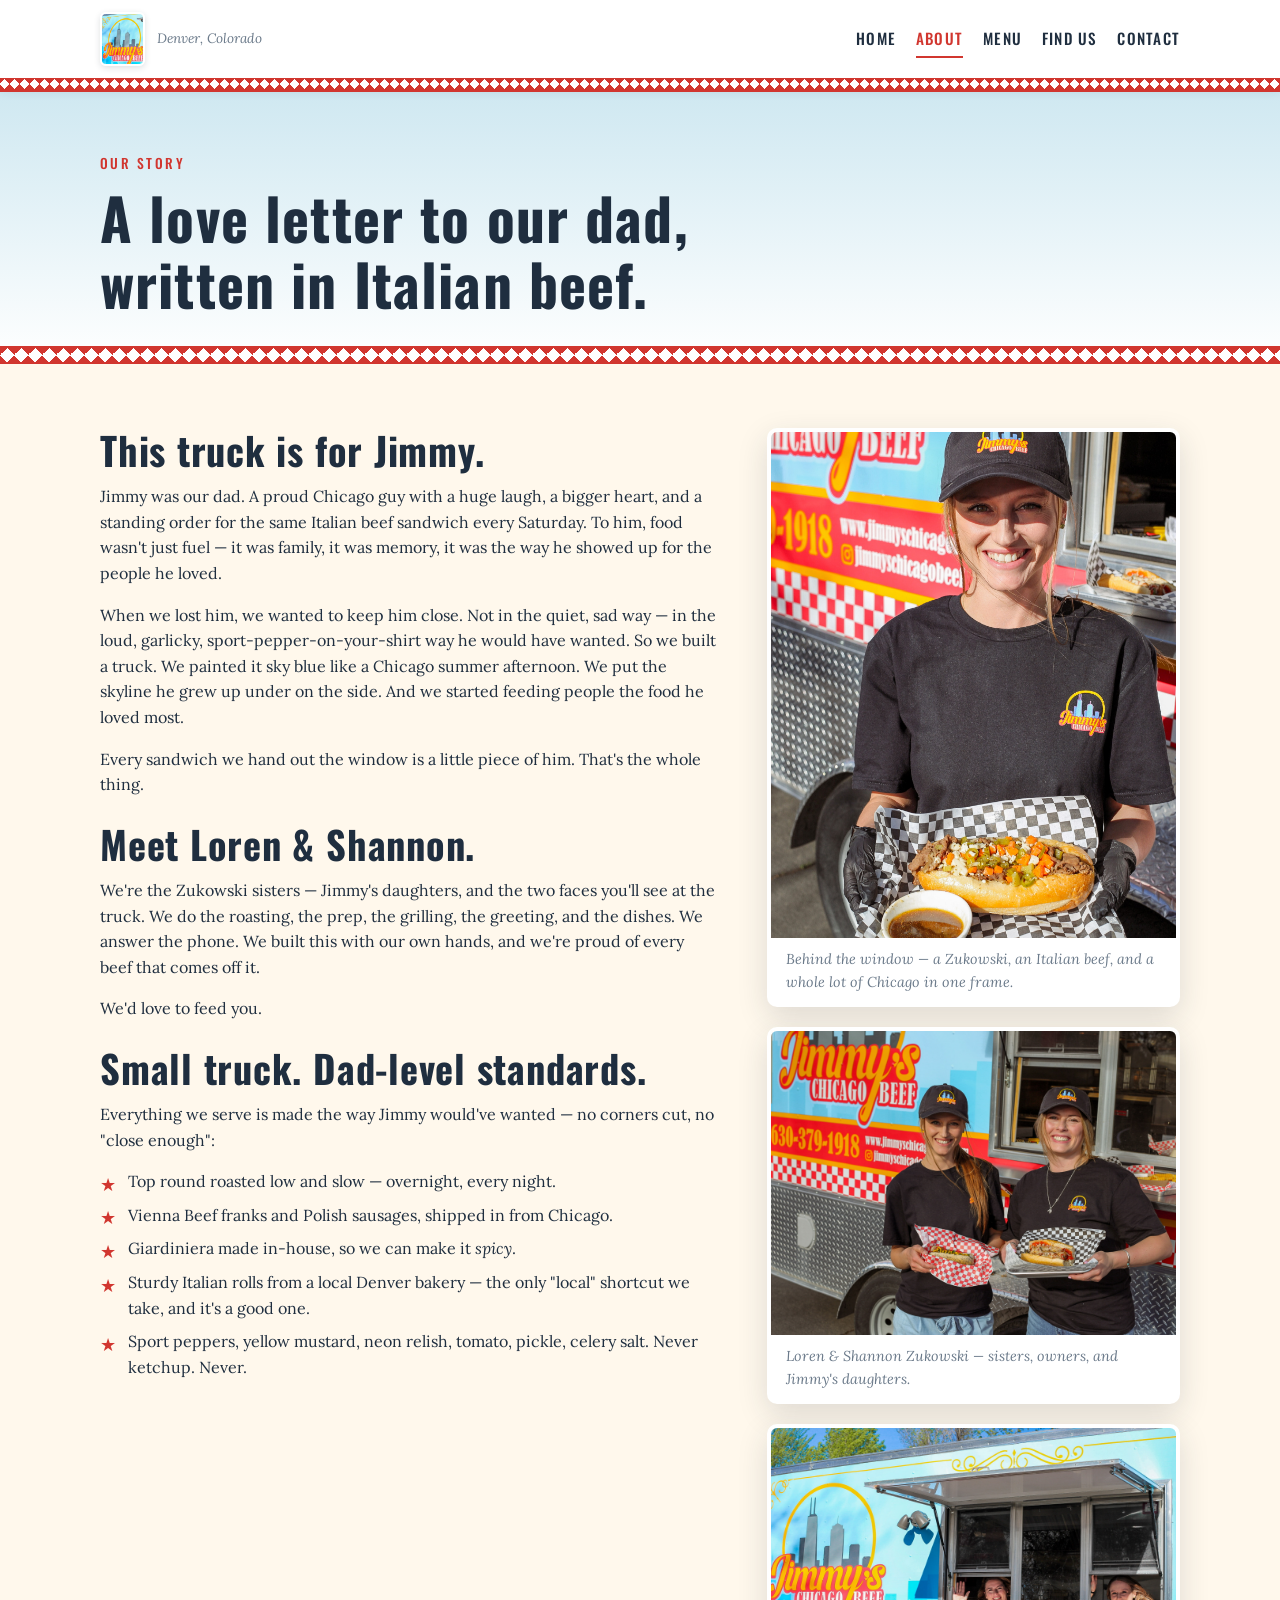
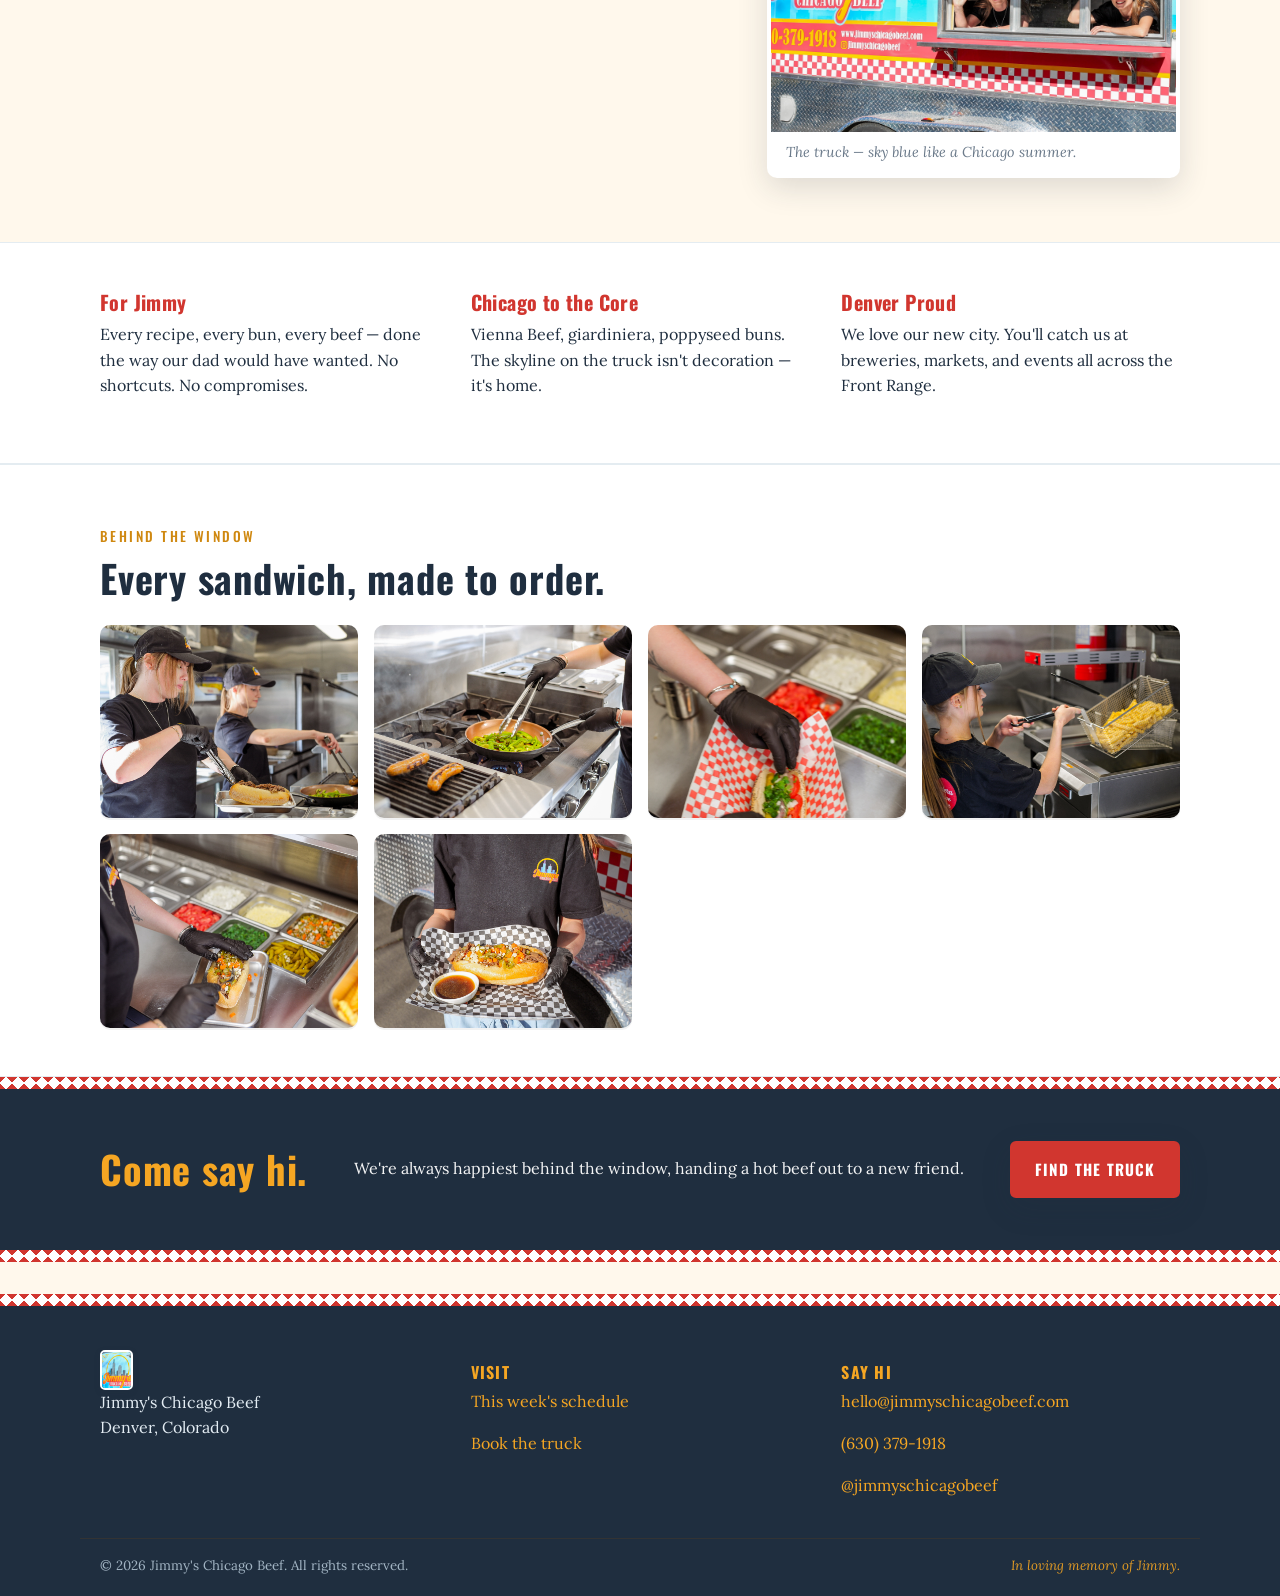
==== about.html @ 769c8c0f "Match site to truck vibe and tell Jimmy's real story Theme - Pull palette straight off the truck: sk" ====
<!DOCTYPE html>
<html lang="en">
<head>
  <meta charset="UTF-8" />
  <meta name="viewport" content="width=device-width, initial-scale=1.0" />
  <title>About Jimmy's Chicago Beef — Denver's Chicago Food Truck</title>
  <meta name="description" content="The story behind Jimmy's Chicago Beef: a South Side native bringing real Italian beef and Vienna dogs to Denver, Colorado." />
  <link rel="stylesheet" href="styles.css" />
  <link rel="preconnect" href="https://fonts.googleapis.com" />
  <link rel="preconnect" href="https://fonts.gstatic.com" crossorigin />
  <link href="https://fonts.googleapis.com/css2?family=Oswald:wght@500;700&family=Lora:ital,wght@0,400;0,600;1,400&family=Pacifico&display=swap" rel="stylesheet" />
</head>
<body>
  <header class="site-header">
    <div class="container nav-wrap">
      <a href="index.html" class="brand" aria-label="Jimmy's Chicago Beef — Denver, Colorado">
        <img src="images/logo.jpg" alt="Jimmy's Chicago Beef" class="brand-logo" />
        <span class="brand-tag">Denver, Colorado</span>
      </a>
      <button class="nav-toggle" aria-label="Toggle menu" aria-expanded="false">
        <span></span><span></span><span></span>
      </button>
      <nav class="site-nav">
        <a href="index.html">Home</a>
        <a href="about.html" class="active">About</a>
        <a href="menu.html">Menu</a>
        <a href="calendar.html">Find Us</a>
        <a href="contact.html">Contact</a>
      </nav>
    </div>
  </header>

  <main>
    <section class="page-hero">
      <div class="container">
        <p class="eyebrow">Our Story</p>
        <h1>A love letter to our dad,<br />written in Italian beef.</h1>
      </div>
    </section>

    <section class="container story-grid">
      <article class="story-text">
        <h2>This truck is for Jimmy.</h2>
        <p>Jimmy was our dad. A proud Chicago guy with a huge laugh, a bigger heart, and a standing order for the same Italian beef sandwich every Saturday. To him, food wasn't just fuel — it was family, it was memory, it was the way he showed up for the people he loved.</p>
        <p>When we lost him, we wanted to keep him close. Not in the quiet, sad way — in the loud, garlicky, sport-pepper-on-your-shirt way he would have wanted. So we built a truck. We painted it sky blue like a Chicago summer afternoon. We put the skyline he grew up under on the side. And we started feeding people the food he loved most.</p>
        <p>Every sandwich we hand out the window is a little piece of him. That's the whole thing.</p>

        <h2>Meet Loren &amp; Shannon.</h2>
        <p>We're the Zukowski sisters — Jimmy's daughters, and the two faces you'll see at the truck. We do the roasting, the prep, the grilling, the greeting, and the dishes. We answer the phone. We built this with our own hands, and we're proud of every beef that comes off it.</p>
        <p>We'd love to feed you.</p>

        <h2>Small truck. Dad-level standards.</h2>
        <p>Everything we serve is made the way Jimmy would've wanted — no corners cut, no "close enough":</p>
        <ul class="checks">
          <li>Top round roasted low and slow — overnight, every night.</li>
          <li>Vienna Beef franks and Polish sausages, shipped in from Chicago.</li>
          <li>Giardiniera made in-house, so we can make it <em>spicy</em>.</li>
          <li>Sturdy Italian rolls from a local Denver bakery — the only "local" shortcut we take, and it's a good one.</li>
          <li>Sport peppers, yellow mustard, neon relish, tomato, pickle, celery salt. Never ketchup. Never.</li>
        </ul>
      </article>
      <aside class="story-media">
        <figure class="story-figure">
          <img src="images/owner-portrait.jpg" alt="One of the Zukowski sisters smiling in front of the food truck, holding a fresh Italian beef sandwich" loading="lazy" />
          <figcaption>Behind the window — a Zukowski, an Italian beef, and a whole lot of Chicago in one frame.</figcaption>
        </figure>
        <figure class="story-figure">
          <img src="images/team-truck.jpg" alt="Loren and Shannon Zukowski, owners of Jimmy's Chicago Beef, posing with sandwiches in front of their food truck" loading="lazy" />
          <figcaption>Loren &amp; Shannon Zukowski — sisters, owners, and Jimmy's daughters.</figcaption>
        </figure>
        <figure class="story-figure">
          <img src="images/truck-window.jpg" alt="The Jimmy's Chicago Beef food truck — sky blue with the Chicago skyline on the side and a red-and-white diamond kick plate" loading="lazy" />
          <figcaption>The truck — sky blue like a Chicago summer.</figcaption>
        </figure>
      </aside>
    </section>

    <section class="values">
      <div class="container values-grid">
        <div>
          <h3>For Jimmy</h3>
          <p>Every recipe, every bun, every beef — done the way our dad would have wanted. No shortcuts. No compromises.</p>
        </div>
        <div>
          <h3>Chicago to the Core</h3>
          <p>Vienna Beef, giardiniera, poppyseed buns. The skyline on the truck isn't decoration — it's home.</p>
        </div>
        <div>
          <h3>Denver Proud</h3>
          <p>We love our new city. You'll catch us at breweries, markets, and events all across the Front Range.</p>
        </div>
      </div>
    </section>

    <section class="bts">
      <div class="container">
        <p class="eyebrow">Behind the Window</p>
        <h2>Every sandwich, made to order.</h2>
        <div class="bts-grid">
          <figure><img src="images/kitchen-plating.jpg" alt="Two team members plating Italian beef sandwiches in the truck's kitchen" loading="lazy" /></figure>
          <figure><img src="images/sausage-peppers.jpg" alt="Italian sausages on the grill with a pan of sautéed sweet peppers" loading="lazy" /></figure>
          <figure><img src="images/dog-building.jpg" alt="Hands building a Chicago-style hot dog over the prep station" loading="lazy" /></figure>
          <figure><img src="images/fryer-action.jpg" alt="Team member lifting a basket of hot fries from the fryer" loading="lazy" /></figure>
          <figure><img src="images/dog-prep.jpg" alt="Assembling a Chicago dog with fresh toppings from the prep line" loading="lazy" /></figure>
          <figure><img src="images/beef-held.jpg" alt="A fresh Italian beef sandwich with jus being held up in front of the truck" loading="lazy" /></figure>
        </div>
      </div>
    </section>

    <section class="callout">
      <div class="container callout-inner">
        <h2>Come say hi.</h2>
        <p>We're always happiest behind the window, handing a hot beef out to a new friend.</p>
        <a class="btn btn-primary" href="calendar.html">Find the Truck</a>
      </div>
    </section>
  </main>

  <footer class="site-footer">
    <div class="container footer-grid">
      <div>
        <img src="images/logo-small.jpg" alt="Jimmy's Chicago Beef" class="brand-logo brand-logo-small" />
        <p>Jimmy's Chicago Beef<br />Denver, Colorado</p>
      </div>
      <div>
        <h4>Visit</h4>
        <p><a href="calendar.html">This week's schedule</a></p>
        <p><a href="contact.html">Book the truck</a></p>
      </div>
      <div>
        <h4>Say hi</h4>
        <p><a href="mailto:hello@jimmyschicagobeef.com">hello@jimmyschicagobeef.com</a></p>
        <p><a href="tel:+16303791918">(630) 379-1918</a></p>
        <p><a href="https://instagram.com/jimmyschicagobeef" target="_blank" rel="noopener">@jimmyschicagobeef</a></p>
      </div>
    </div>
    <div class="container footer-bottom">
      <small>&copy; <span id="year"></span> Jimmy's Chicago Beef. All rights reserved.</small>
      <small class="tribute">In loving memory of Jimmy.</small>
    </div>
  </footer>

  <script src="script.js"></script>
</body>
</html>
---- styles.css ----
/* =========================================================
   Jimmy's Chicago Beef — Site Styles
   Palette pulled straight from the truck wrap:
   sky blue body, red-and-white diamond kick plate,
   yellow-orange "Jimmy's" script, deep navy skyline.
   ========================================================= */

:root {
  /* Truck palette */
  --truck-sky:        #8fcbde;  /* light cyan-blue body */
  --truck-sky-soft:   #cfe8f1;  /* washed sky for backgrounds */
  --truck-sky-dark:   #4a9cb8;  /* deeper sky for hover/accents */
  --truck-red:        #d1362f;  /* checker red */
  --truck-red-dark:   #a2241d;
  --truck-yellow:     #f5a623;  /* "Jimmy's" script yellow-orange */
  --truck-yellow-dark:#cf8810;
  --truck-navy:       #1f2e3f;  /* skyline silhouette navy */
  --cream:            #fff8ec;  /* warm off-white */

  /* Legacy aliases so existing rules keep working */
  --chicago-red:      var(--truck-red);
  --chicago-red-dark: var(--truck-red-dark);
  --chicago-blue:     var(--truck-sky-dark);
  --chicago-blue-dark:var(--truck-navy);

  --ink:        var(--truck-navy);
  --ink-soft:   #3a4a5c;
  --ink-muted:  #6b7a8a;
  --line:       #e4ecf1;
  --shadow:     0 10px 30px rgba(31, 46, 63, 0.15);
  --radius:     10px;
  --max:        1120px;
  --font-display: "Oswald", "Arial Narrow", Arial, sans-serif;
  --font-body:    "Lora", Georgia, "Times New Roman", serif;
  --font-script:  "Pacifico", "Brush Script MT", cursive;
}

* { box-sizing: border-box; }

html { scroll-behavior: smooth; }

body {
  margin: 0;
  font-family: var(--font-body);
  color: var(--ink);
  background: var(--cream);
  line-height: 1.6;
  -webkit-font-smoothing: antialiased;
}

h1, h2, h3, h4, .brand-name, .menu-heading, .eyebrow {
  font-family: var(--font-display);
  font-weight: 700;
  letter-spacing: 0.02em;
  line-height: 1.15;
  color: var(--ink);
}

h1 { font-size: clamp(2.2rem, 5vw, 3.6rem); margin: 0 0 1rem; }
h2 { font-size: clamp(1.6rem, 3vw, 2.4rem); margin: 0 0 0.75rem; }
h3 { font-size: 1.25rem; margin: 0 0 0.5rem; }
p  { margin: 0 0 1rem; }

a { color: var(--chicago-red); text-decoration: none; }
a:hover { text-decoration: underline; }

.container {
  width: 100%;
  max-width: var(--max);
  margin: 0 auto;
  padding: 0 1.25rem;
}

.eyebrow {
  text-transform: uppercase;
  letter-spacing: 0.18em;
  font-size: 0.85rem;
  color: var(--truck-yellow-dark);
  margin: 0 0 0.75rem;
  font-weight: 500;
}

/* Script accent for the "Jimmy's" feel on headings */
.script {
  font-family: var(--font-script);
  font-weight: 400;
  color: var(--truck-yellow);
  font-size: 1.25em;
  letter-spacing: 0;
  line-height: 1;
  text-shadow: 2px 2px 0 var(--truck-red);
}

/* Red-and-white diamond checker stripe (matches truck kick plate) */
.checker-stripe {
  height: 18px;
  background-image:
    linear-gradient(135deg, var(--truck-red) 25%, transparent 25%) 0 0,
    linear-gradient(225deg, var(--truck-red) 25%, transparent 25%) 0 0,
    linear-gradient(315deg, var(--truck-red) 25%, transparent 25%) 0 0,
    linear-gradient(45deg,  var(--truck-red) 25%, transparent 25%) 0 0;
  background-size: 18px 18px;
  background-color: #fff;
  border-top: 2px solid var(--truck-red);
  border-bottom: 2px solid var(--truck-red);
}

/* -------- Header / Nav -------- */
.site-header {
  background: #fff;
  border-bottom: 3px solid var(--truck-red);
  position: sticky;
  top: 0;
  z-index: 50;
  box-shadow: 0 2px 8px rgba(31,46,63,0.06);
}
/* Red-diamond kick-plate strip beneath the header — echoes the truck */
.site-header::after {
  content: "";
  display: block;
  height: 10px;
  background-image:
    linear-gradient(135deg, var(--truck-red) 25%, transparent 25%),
    linear-gradient(225deg, var(--truck-red) 25%, transparent 25%),
    linear-gradient(315deg, var(--truck-red) 25%, transparent 25%),
    linear-gradient(45deg,  var(--truck-red) 25%, transparent 25%);
  background-size: 10px 10px;
  background-color: #fff;
  border-top: 1px solid var(--truck-red);
}

.nav-wrap {
  display: flex;
  align-items: center;
  justify-content: space-between;
  padding: 0.75rem 1.25rem;
  gap: 1rem;
}

.brand {
  display: flex;
  align-items: center;
  gap: 0.75rem;
  color: var(--ink);
  text-decoration: none;
}

.brand:hover { text-decoration: none; }

/* Truck-logo image mark in the header */
.brand-logo {
  height: 54px;
  width: auto;
  border-radius: 6px;
  box-shadow: 0 2px 6px rgba(31,46,63,0.15);
  border: 2px solid #fff;
  display: block;
}
.brand-logo-small { height: 40px; border-radius: 5px; }

.brand-text { display: flex; flex-direction: column; line-height: 1.1; }
.brand-name { font-size: 1.15rem; }
.brand-tag {
  font-family: var(--font-body);
  font-style: italic;
  color: var(--ink-muted);
  font-size: 0.85rem;
}

/* Hide retired JCB text mark if any stray markup remains */
.brand-mark { display: none; }

.site-nav {
  display: flex;
  gap: 1.25rem;
  align-items: center;
}

.site-nav a {
  font-family: var(--font-display);
  font-weight: 500;
  color: var(--truck-navy);
  text-transform: uppercase;
  font-size: 0.95rem;
  letter-spacing: 0.08em;
  padding: 0.35rem 0;
  border-bottom: 2px solid transparent;
}
.site-nav a:hover { color: var(--truck-red); text-decoration: none; }
.site-nav a.active { color: var(--truck-red); border-bottom-color: var(--truck-red); }

.nav-toggle {
  display: none;
  background: transparent;
  border: 0;
  flex-direction: column;
  gap: 5px;
  cursor: pointer;
  padding: 0.5rem;
}
.nav-toggle span {
  width: 24px; height: 2px; background: var(--ink); display: block; transition: transform .25s, opacity .25s;
}

@media (max-width: 760px) {
  .nav-toggle { display: flex; }
  .site-nav {
    display: none;
    position: absolute;
    top: 100%;
    left: 0; right: 0;
    background: #fff;
    flex-direction: column;
    gap: 0;
    padding: 0.5rem 1.25rem 1rem;
    border-bottom: 3px solid var(--chicago-red);
  }
  .site-nav.open { display: flex; }
  .site-nav a { padding: 0.75rem 0; border-bottom: 1px solid var(--line); }
  .site-nav a.active { border-bottom-color: var(--line); }
}

/* -------- Buttons -------- */
.btn {
  display: inline-block;
  font-family: var(--font-display);
  font-weight: 700;
  text-transform: uppercase;
  letter-spacing: 0.08em;
  padding: 0.9rem 1.4rem;
  border-radius: 6px;
  text-decoration: none;
  cursor: pointer;
  border: 2px solid transparent;
  transition: transform .12s ease, background-color .2s, color .2s, border-color .2s;
  font-size: 0.95rem;
}
.btn:hover { transform: translateY(-1px); text-decoration: none; }
.btn-primary {
  background: var(--chicago-red);
  color: #fff;
  border-color: var(--chicago-red);
  box-shadow: var(--shadow);
}
.btn-primary:hover { background: var(--chicago-red-dark); border-color: var(--chicago-red-dark); }
.btn-ghost {
  background: transparent;
  color: #fff;
  border-color: #fff;
}
.btn-ghost:hover { background: #fff; color: var(--ink); }
.btn-link {
  background: transparent;
  color: var(--chicago-red);
  padding: 0;
  border: none;
  font-weight: 700;
}
.btn-link:hover { text-decoration: underline; }

/* -------- Hero (home) -------- */
.hero {
  position: relative;
  color: #fff;
  background:
    linear-gradient(rgba(31,46,63,0.45), rgba(31,46,63,0.60)),
    linear-gradient(180deg, var(--truck-sky) 0%, var(--truck-sky-dark) 100%);
  padding: 6rem 0 5rem;
  overflow: hidden;
}
.hero::before {
  content: "";
  position: absolute; inset: 0;
  background-image: radial-gradient(circle at 20% 30%, rgba(255,255,255,0.10) 0, transparent 40%),
                    radial-gradient(circle at 80% 70%, rgba(255,255,255,0.06) 0, transparent 45%);
  pointer-events: none;
}
.hero-content { position: relative; max-width: 780px; z-index: 1; }
.hero .eyebrow { color: var(--truck-yellow); }
.hero h1 { color: #fff; text-shadow: 0 2px 12px rgba(31,46,63,0.4); }
.hero h1 em { font-style: normal; color: var(--truck-yellow); }
.lede {
  font-size: 1.15rem;
  color: rgba(255,255,255,0.92);
  margin-bottom: 1.75rem;
}
.cta-row { display: flex; flex-wrap: wrap; gap: 0.75rem; }

/* Red-and-white diamond kick plate — straight from the truck */
.hero::after {
  content: "";
  position: absolute;
  bottom: 0; left: 0; right: 0;
  height: 18px;
  background-image:
    linear-gradient(135deg, var(--truck-red) 25%, transparent 25%),
    linear-gradient(225deg, var(--truck-red) 25%, transparent 25%),
    linear-gradient(315deg, var(--truck-red) 25%, transparent 25%),
    linear-gradient(45deg,  var(--truck-red) 25%, transparent 25%);
  background-size: 18px 18px;
  background-color: #fff;
  border-top: 2px solid var(--truck-red);
  z-index: 1;
}

/* -------- Strip cards -------- */
.strip { background: var(--truck-sky-soft); border-bottom: 3px solid var(--truck-yellow); }
.strip-grid {
  display: grid;
  grid-template-columns: repeat(auto-fit, minmax(200px, 1fr));
  gap: 1.5rem;
  padding: 2.25rem 1.25rem;
}
.strip-grid > div { text-align: center; }
.strip-grid strong {
  display: block;
  font-family: var(--font-display);
  font-size: 1.15rem;
  color: var(--truck-red);
  letter-spacing: 0.06em;
  text-transform: uppercase;
}
.strip-grid span { font-style: italic; color: var(--truck-navy); font-size: 0.95rem; opacity: 0.8; }

/* -------- Feature (home story) -------- */
.feature {
  display: grid;
  grid-template-columns: 1fr 1fr;
  gap: 3rem;
  padding: 5rem 1.25rem;
  align-items: center;
}
.feature h2 { color: var(--ink); }
.feature-media { display: flex; justify-content: center; }

@media (max-width: 800px) {
  .feature { grid-template-columns: 1fr; padding: 3rem 1.25rem; gap: 2rem; }
}

/* -------- Photo placeholder -------- */
.photo-placeholder {
  width: 100%;
  min-height: 320px;
  background:
    repeating-linear-gradient(45deg, #e7d9b8 0 10px, #f0e6c9 10px 20px);
  border: 2px dashed var(--chicago-blue);
  border-radius: var(--radius);
  display: flex;
  flex-direction: column;
  align-items: center;
  justify-content: center;
  color: var(--ink-soft);
  text-align: center;
  padding: 1rem;
  font-family: var(--font-display);
  letter-spacing: 0.06em;
  text-transform: uppercase;
  font-size: 0.95rem;
}
.photo-placeholder small {
  display: block;
  color: var(--ink-muted);
  font-size: 0.75rem;
  margin-top: 0.35rem;
  font-family: monospace;
  text-transform: none;
  letter-spacing: 0;
}
.photo-placeholder.tall { min-height: 420px; }

/* -------- Page hero (inner pages) -------- */
.page-hero {
  background: linear-gradient(180deg, var(--truck-sky-soft) 0%, #fff 100%);
  padding: 4rem 0 2.5rem;
  position: relative;
}
.page-hero::after {
  content: "";
  display: block;
  position: absolute;
  bottom: 0; left: 0; right: 0;
  height: 14px;
  background-image:
    linear-gradient(135deg, var(--truck-red) 25%, transparent 25%),
    linear-gradient(225deg, var(--truck-red) 25%, transparent 25%),
    linear-gradient(315deg, var(--truck-red) 25%, transparent 25%),
    linear-gradient(45deg,  var(--truck-red) 25%, transparent 25%);
  background-size: 14px 14px;
  background-color: #fff;
  border-top: 2px solid var(--truck-red);
  border-bottom: 2px solid var(--truck-red);
}
.page-hero h1 { margin-bottom: 0.5rem; color: var(--truck-navy); }
.page-hero .eyebrow { color: var(--truck-red); }
.page-hero .lede { color: var(--ink-soft); max-width: 640px; }

/* -------- About page -------- */
.story-grid {
  display: grid;
  grid-template-columns: 1.5fr 1fr;
  gap: 3rem;
  padding: 4rem 1.25rem;
}
.story-text h2 { margin-top: 1.5rem; }
.story-text h2:first-child { margin-top: 0; }

.story-media { display: flex; flex-direction: column; gap: 1.5rem; }

.checks { list-style: none; padding: 0; margin: 0 0 1rem; }
.checks li {
  padding-left: 1.75rem;
  position: relative;
  margin-bottom: 0.5rem;
}
.checks li::before {
  content: "★";
  position: absolute;
  left: 0;
  color: var(--chicago-red);
  font-size: 1.1rem;
  top: 0.1rem;
}

.values {
  background: #fff;
  border-top: 1px solid var(--line);
  border-bottom: 1px solid var(--line);
}
.values-grid {
  display: grid;
  grid-template-columns: repeat(auto-fit, minmax(240px, 1fr));
  gap: 2rem;
  padding: 3rem 1.25rem;
}
.values-grid h3 { color: var(--chicago-red); }

@media (max-width: 800px) {
  .story-grid { grid-template-columns: 1fr; padding: 2.5rem 1.25rem; gap: 2rem; }
}

/* -------- Menu page -------- */
.menu-section { padding: 3rem 1.25rem 1rem; }

.menu-heading {
  margin: 2.5rem 0 1.25rem;
  padding-bottom: 0.5rem;
  border-bottom: 3px solid var(--chicago-red);
  font-size: 1.6rem;
  color: var(--chicago-blue-dark);
  text-transform: uppercase;
  letter-spacing: 0.1em;
}

.menu-grid {
  display: grid;
  grid-template-columns: repeat(auto-fit, minmax(280px, 1fr));
  gap: 1.5rem;
}

.menu-item {
  background: #fff;
  border: 1px solid var(--line);
  border-radius: var(--radius);
  padding: 1.25rem 1.25rem 1rem;
  box-shadow: 0 2px 0 rgba(0,0,0,0.03);
  transition: transform .15s ease, box-shadow .2s;
}
.menu-item:hover { transform: translateY(-2px); box-shadow: var(--shadow); }

.menu-item-head {
  display: flex;
  justify-content: space-between;
  align-items: baseline;
  gap: 0.75rem;
  margin-bottom: 0.35rem;
  border-bottom: 1px dotted var(--line);
  padding-bottom: 0.35rem;
}
.menu-item-head h3 { margin: 0; }
.price {
  font-family: var(--font-display);
  font-weight: 700;
  color: var(--chicago-red);
  font-size: 1.15rem;
}

.menu-item p { margin: 0; color: var(--ink-soft); }

.menu-note {
  margin-top: 2rem;
  padding: 1rem 1.25rem;
  background: #fff;
  border-left: 4px solid var(--chicago-blue);
  border-radius: 4px;
  color: var(--ink-muted);
  font-style: italic;
}

/* -------- Calendar page -------- */
.calendar-wrap {
  padding: 3rem 1.25rem;
  display: grid;
  grid-template-columns: 2fr 1fr;
  gap: 2rem;
  align-items: start;
}
.calendar-embed {
  background: #fff;
  border: 1px solid var(--line);
  border-radius: var(--radius);
  overflow: hidden;
  box-shadow: var(--shadow);
}
.calendar-embed iframe {
  width: 100%;
  height: 620px;
  display: block;
  border: 0;
}

.calendar-help {
  background: #fff;
  border: 1px solid var(--line);
  border-radius: var(--radius);
  padding: 1.5rem;
}
.calendar-help h3 { color: var(--chicago-red); margin-bottom: 0.5rem; }
.muted { color: var(--ink-muted); }

@media (max-width: 900px) {
  .calendar-wrap { grid-template-columns: 1fr; }
  .calendar-embed iframe { height: 520px; }
}

/* -------- Contact page -------- */
.contact-grid {
  display: grid;
  grid-template-columns: 1fr 1.2fr;
  gap: 3rem;
  padding: 3rem 1.25rem 4rem;
  align-items: start;
}
.contact-info h3 { margin-top: 1.25rem; color: var(--chicago-red); }
.contact-form {
  background: #fff;
  border: 1px solid var(--line);
  border-radius: var(--radius);
  padding: 2rem;
  box-shadow: var(--shadow);
  display: flex;
  flex-direction: column;
  gap: 1rem;
}
.contact-form h2 { margin-top: 0; }
.contact-form label {
  display: flex;
  flex-direction: column;
  gap: 0.35rem;
  font-family: var(--font-display);
  font-size: 0.95rem;
  text-transform: uppercase;
  letter-spacing: 0.06em;
  color: var(--ink-soft);
}
.contact-form em { color: var(--chicago-red); font-style: normal; }
.contact-form input,
.contact-form select,
.contact-form textarea {
  font-family: var(--font-body);
  font-size: 1rem;
  padding: 0.7rem 0.9rem;
  border: 1px solid var(--line);
  border-radius: 6px;
  background: #fff;
  color: var(--ink);
  text-transform: none;
  letter-spacing: 0;
}
.contact-form input:focus,
.contact-form select:focus,
.contact-form textarea:focus {
  outline: 2px solid var(--chicago-blue);
  outline-offset: 1px;
  border-color: var(--chicago-blue);
}
.contact-form textarea { resize: vertical; }
.contact-form button { align-self: flex-start; margin-top: 0.5rem; }
.contact-form .hp { position: absolute; left: -10000px; top: auto; width: 1px; height: 1px; overflow: hidden; }
.form-note { color: var(--ink-muted); }

@media (max-width: 800px) {
  .contact-grid { grid-template-columns: 1fr; padding: 2rem 1.25rem 3rem; gap: 2rem; }
}

/* -------- Callout -------- */
.callout {
  background: var(--truck-navy);
  color: #fff;
  padding: 3rem 0;
  position: relative;
}
.callout::before,
.callout::after {
  content: "";
  position: absolute;
  left: 0; right: 0;
  height: 12px;
  background-image:
    linear-gradient(135deg, var(--truck-red) 25%, transparent 25%),
    linear-gradient(225deg, var(--truck-red) 25%, transparent 25%),
    linear-gradient(315deg, var(--truck-red) 25%, transparent 25%),
    linear-gradient(45deg,  var(--truck-red) 25%, transparent 25%);
  background-size: 12px 12px;
  background-color: #fff;
}
.callout::before { top: 0; }
.callout::after  { bottom: 0; }
.callout-inner {
  display: flex;
  align-items: center;
  justify-content: space-between;
  gap: 2rem;
  flex-wrap: wrap;
  padding: 1rem 1.25rem;
}
.callout h2 { color: var(--truck-yellow); margin: 0; }
.callout p { margin: 0; opacity: 0.95; }

/* -------- Footer -------- */
.site-footer {
  background: var(--truck-navy);
  color: #e3ecf3;
  padding: 3rem 0 1.25rem;
  margin-top: 2rem;
  position: relative;
}
.site-footer::before {
  content: "";
  display: block;
  position: absolute;
  top: 0; left: 0; right: 0;
  height: 12px;
  background-image:
    linear-gradient(135deg, var(--truck-red) 25%, transparent 25%),
    linear-gradient(225deg, var(--truck-red) 25%, transparent 25%),
    linear-gradient(315deg, var(--truck-red) 25%, transparent 25%),
    linear-gradient(45deg,  var(--truck-red) 25%, transparent 25%);
  background-size: 12px 12px;
  background-color: #fff;
}
.site-footer a { color: var(--truck-yellow); }
.site-footer h4 {
  color: var(--truck-yellow);
  text-transform: uppercase;
  letter-spacing: 0.08em;
  margin-bottom: 0.5rem;
}
.site-footer .footer-grid > div:first-child { padding-top: 0.5rem; }
.footer-grid {
  display: grid;
  grid-template-columns: repeat(auto-fit, minmax(200px, 1fr));
  gap: 2rem;
  padding: 0 1.25rem 1.5rem;
  border-bottom: 1px solid #333;
}
.footer-bottom {
  padding: 1rem 1.25rem 0;
  color: #a3b5c4;
  display: flex;
  justify-content: space-between;
  flex-wrap: wrap;
  gap: 0.5rem;
}
.tribute {
  font-style: italic;
  color: var(--truck-yellow);
  opacity: 0.9;
}

/* -------- Hero with photo background -------- */
.hero.hero-photo {
  background-size: cover;
  background-position: center;
  background-repeat: no-repeat;
}
/* Keep the bottom flag stripe visible, but drop the diagonal pattern overlay for photo hero */
.hero.hero-photo::before { display: none; }

/* -------- Rounded photo (feature section) -------- */
.rounded-photo {
  width: 100%;
  max-width: 480px;
  border-radius: var(--radius);
  box-shadow: var(--shadow);
  border: 4px solid #fff;
  object-fit: cover;
  aspect-ratio: 4 / 5;
}

/* -------- Home: gallery -------- */
.gallery-section {
  padding: 4rem 0 2rem;
  background: #fff;
  border-top: 1px solid var(--line);
}
.gallery-title { margin-bottom: 1.5rem; }
.gallery-grid {
  display: grid;
  grid-template-columns: repeat(auto-fit, minmax(240px, 1fr));
  gap: 1rem;
}
.gallery-grid figure {
  margin: 0;
  overflow: hidden;
  border-radius: var(--radius);
  background: var(--line);
  box-shadow: 0 2px 0 rgba(0,0,0,0.05);
  aspect-ratio: 4 / 3;
}
.gallery-grid img {
  width: 100%;
  height: 100%;
  object-fit: cover;
  transition: transform .4s ease;
  display: block;
}
.gallery-grid figure:hover img { transform: scale(1.04); }

/* -------- About: story figures -------- */
.story-media { gap: 1.25rem; }
.story-figure {
  margin: 0;
  border-radius: var(--radius);
  overflow: hidden;
  background: #fff;
  box-shadow: var(--shadow);
  border: 4px solid #fff;
}
.story-figure img {
  width: 100%;
  height: auto;
  display: block;
  aspect-ratio: 4 / 5;
  object-fit: cover;
}
.story-figure:nth-child(2) img,
.story-figure:nth-child(3) img { aspect-ratio: 4 / 3; }
.story-figure figcaption {
  padding: 0.6rem 0.9rem;
  font-style: italic;
  color: var(--ink-muted);
  font-size: 0.9rem;
  background: #fff;
}

/* -------- About: behind-the-scenes -------- */
.bts {
  background: #fff;
  padding: 4rem 0 3rem;
  border-top: 1px solid var(--line);
  border-bottom: 1px solid var(--line);
}
.bts h2 { margin-bottom: 1.5rem; }
.bts-grid {
  display: grid;
  grid-template-columns: repeat(auto-fit, minmax(240px, 1fr));
  gap: 1rem;
}
.bts-grid figure {
  margin: 0;
  overflow: hidden;
  border-radius: var(--radius);
  aspect-ratio: 4 / 3;
  box-shadow: 0 2px 0 rgba(0,0,0,0.05);
}
.bts-grid img {
  width: 100%;
  height: 100%;
  object-fit: cover;
  transition: transform .4s ease;
}
.bts-grid figure:hover img { transform: scale(1.04); }

/* -------- Menu cards with photos -------- */
.menu-item.has-photo {
  padding: 0;
  overflow: hidden;
  display: flex;
  flex-direction: column;
}
.menu-photo {
  width: 100%;
  aspect-ratio: 4 / 3;
  object-fit: cover;
  display: block;
  border-bottom: 3px solid var(--chicago-red);
}
.menu-item.has-photo .menu-item-body {
  padding: 1.25rem 1.25rem 1rem;
  flex: 1;
  display: flex;
  flex-direction: column;
}
.menu-item.has-photo .menu-item-body p { margin-top: auto; }

/* -------- Calendar sidebar figure -------- */
.help-figure {
  margin: 0 0 1rem;
  border-radius: var(--radius);
  overflow: hidden;
  aspect-ratio: 4 / 3;
  box-shadow: 0 2px 8px rgba(0,0,0,0.08);
}
.help-figure img {
  width: 100%;
  height: 100%;
  object-fit: cover;
  display: block;
}

/* -------- Contact figure -------- */
.contact-figure {
  margin: 1.5rem 0 0;
  border-radius: var(--radius);
  overflow: hidden;
  aspect-ratio: 16 / 10;
  box-shadow: var(--shadow);
}
.contact-figure img {
  width: 100%;
  height: 100%;
  object-fit: cover;
  display: block;
}

/* -------- A11y & utilities -------- */
:focus-visible { outline: 2px solid var(--chicago-blue); outline-offset: 2px; }
img { max-width: 100%; height: auto; display: block; }
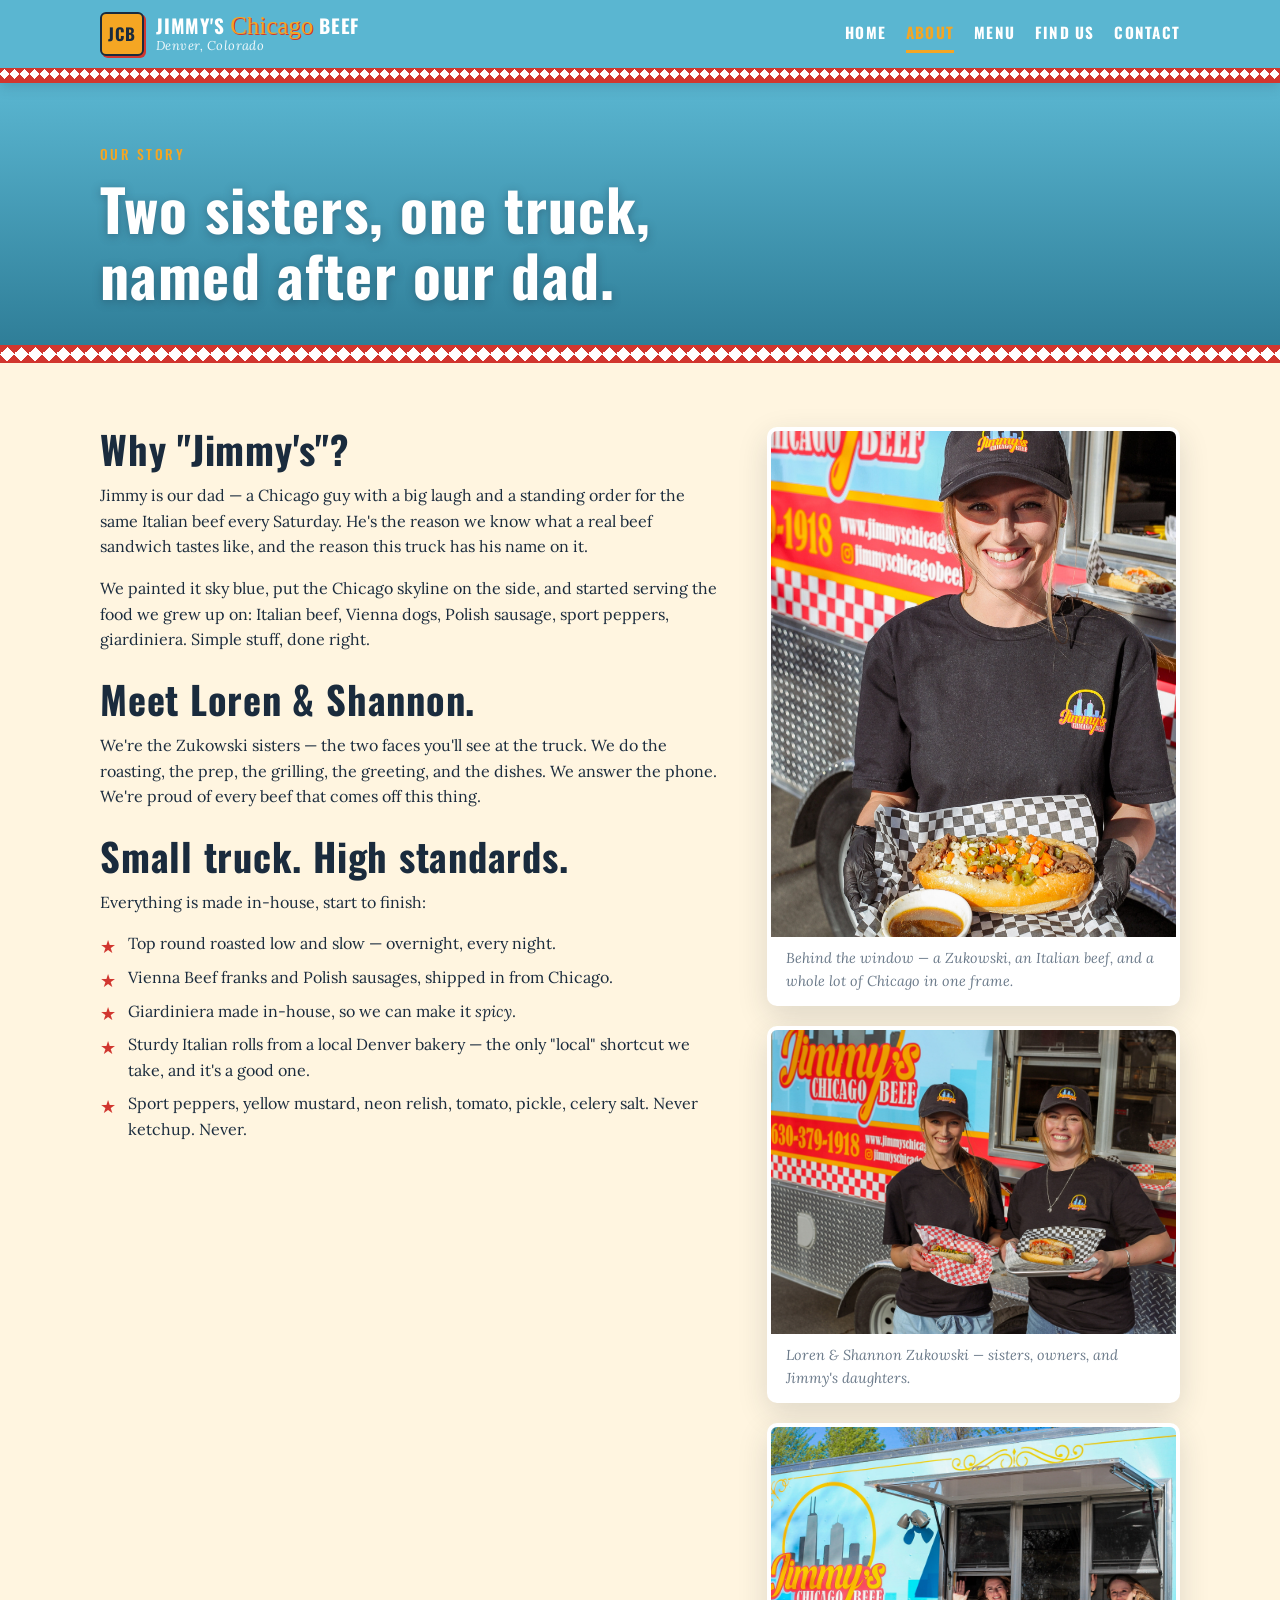
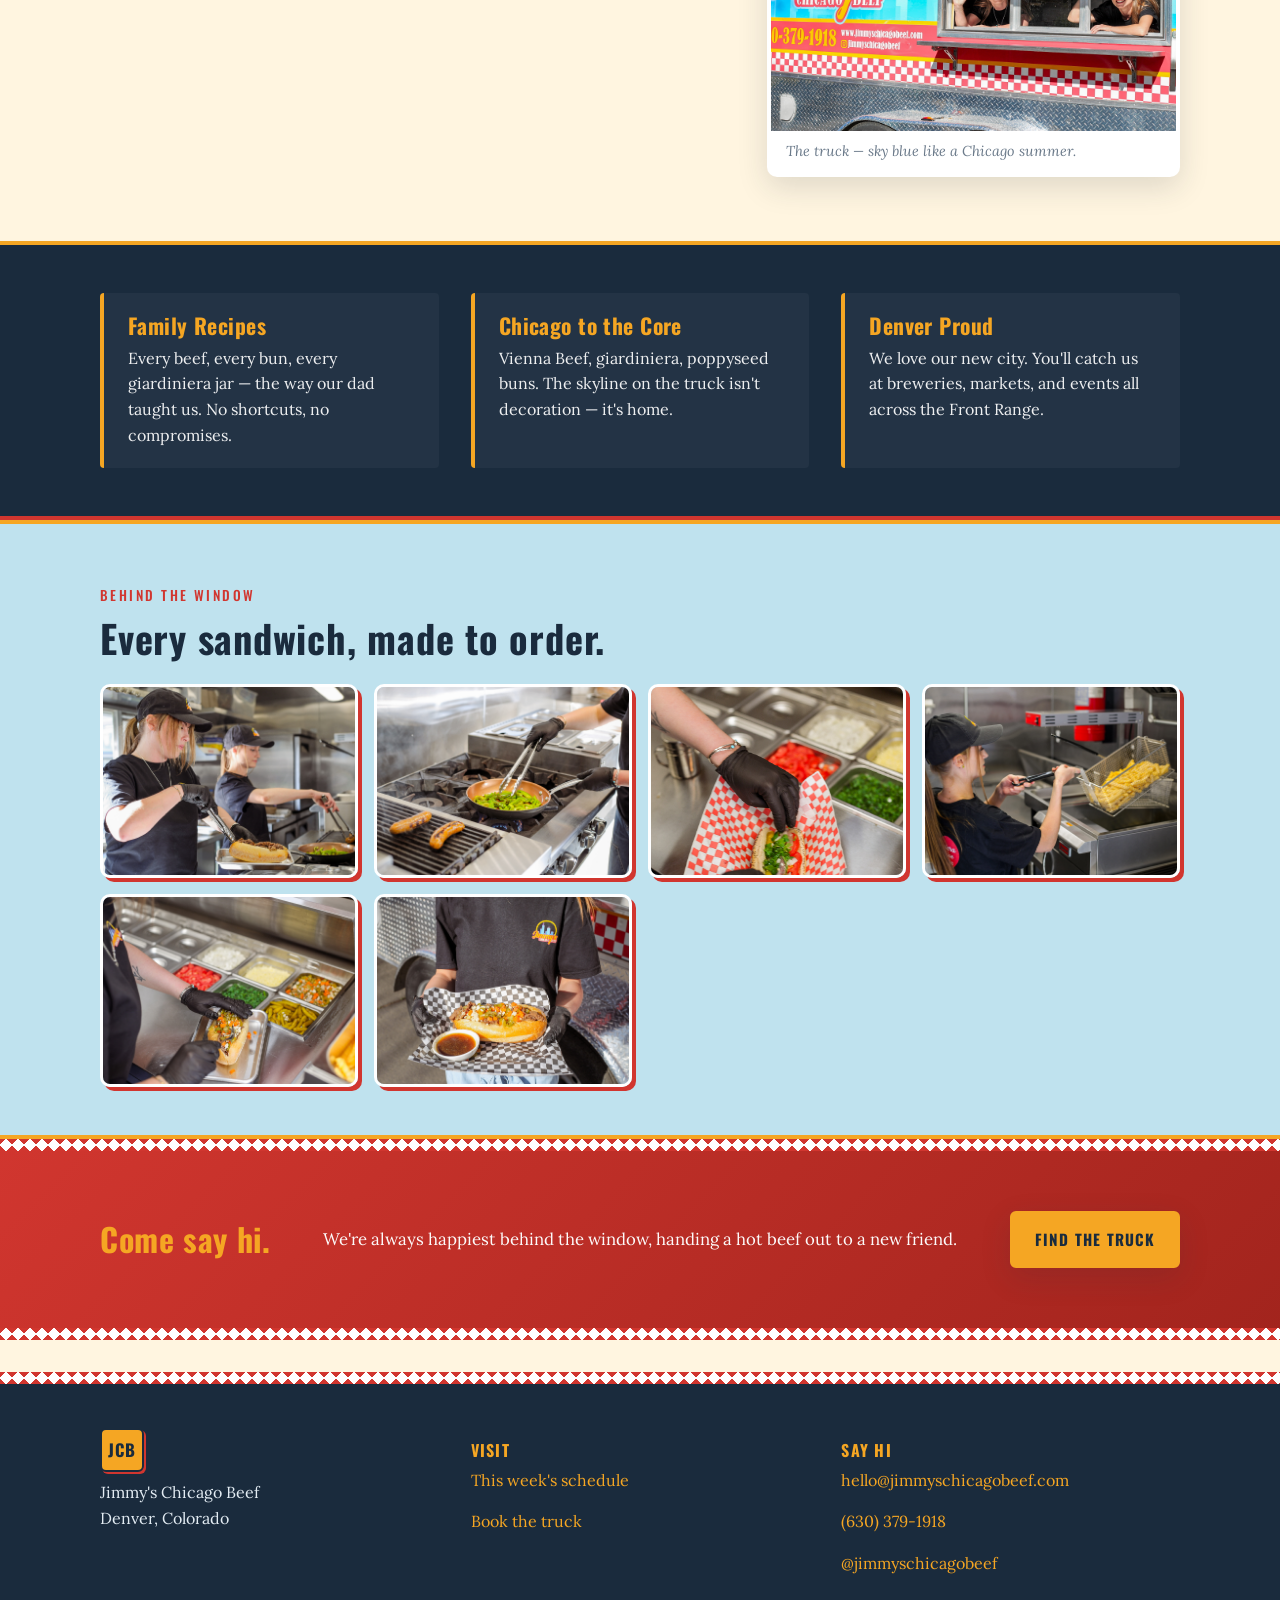
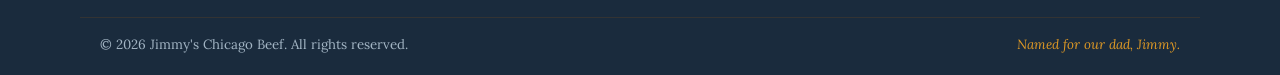
==== commit 5942002d: "Swap oversized logo image for compact JCB text badge; punch up truck-color theme - Replace <img clas" ====
--- a/about.html
+++ b/about.html
@@ -14,8 +14,11 @@
   <header class="site-header">
     <div class="container nav-wrap">
       <a href="index.html" class="brand" aria-label="Jimmy's Chicago Beef — Denver, Colorado">
-        <img src="images/logo.jpg" alt="Jimmy's Chicago Beef" class="brand-logo" />
-        <span class="brand-tag">Denver, Colorado</span>
+        <span class="brand-mark">JCB</span>
+        <span class="brand-text">
+          <span class="brand-name">Jimmy's <span class="script">Chicago</span> Beef</span>
+          <span class="brand-tag">Denver, Colorado</span>
+        </span>
       </a>
       <button class="nav-toggle" aria-label="Toggle menu" aria-expanded="false">
         <span></span><span></span><span></span>
@@ -34,23 +37,21 @@
     <section class="page-hero">
       <div class="container">
         <p class="eyebrow">Our Story</p>
-        <h1>A love letter to our dad,<br />written in Italian beef.</h1>
+        <h1>Two sisters, one truck,<br />named after our dad.</h1>
       </div>
     </section>
 
     <section class="container story-grid">
       <article class="story-text">
-        <h2>This truck is for Jimmy.</h2>
-        <p>Jimmy was our dad. A proud Chicago guy with a huge laugh, a bigger heart, and a standing order for the same Italian beef sandwich every Saturday. To him, food wasn't just fuel — it was family, it was memory, it was the way he showed up for the people he loved.</p>
-        <p>When we lost him, we wanted to keep him close. Not in the quiet, sad way — in the loud, garlicky, sport-pepper-on-your-shirt way he would have wanted. So we built a truck. We painted it sky blue like a Chicago summer afternoon. We put the skyline he grew up under on the side. And we started feeding people the food he loved most.</p>
-        <p>Every sandwich we hand out the window is a little piece of him. That's the whole thing.</p>
+        <h2>Why "Jimmy's"?</h2>
+        <p>Jimmy is our dad — a Chicago guy with a big laugh and a standing order for the same Italian beef every Saturday. He's the reason we know what a real beef sandwich tastes like, and the reason this truck has his name on it.</p>
+        <p>We painted it sky blue, put the Chicago skyline on the side, and started serving the food we grew up on: Italian beef, Vienna dogs, Polish sausage, sport peppers, giardiniera. Simple stuff, done right.</p>
 
         <h2>Meet Loren &amp; Shannon.</h2>
-        <p>We're the Zukowski sisters — Jimmy's daughters, and the two faces you'll see at the truck. We do the roasting, the prep, the grilling, the greeting, and the dishes. We answer the phone. We built this with our own hands, and we're proud of every beef that comes off it.</p>
-        <p>We'd love to feed you.</p>
+        <p>We're the Zukowski sisters — the two faces you'll see at the truck. We do the roasting, the prep, the grilling, the greeting, and the dishes. We answer the phone. We're proud of every beef that comes off this thing.</p>
 
-        <h2>Small truck. Dad-level standards.</h2>
-        <p>Everything we serve is made the way Jimmy would've wanted — no corners cut, no "close enough":</p>
+        <h2>Small truck. High standards.</h2>
+        <p>Everything is made in-house, start to finish:</p>
         <ul class="checks">
           <li>Top round roasted low and slow — overnight, every night.</li>
           <li>Vienna Beef franks and Polish sausages, shipped in from Chicago.</li>
@@ -78,8 +79,8 @@
     <section class="values">
       <div class="container values-grid">
         <div>
-          <h3>For Jimmy</h3>
-          <p>Every recipe, every bun, every beef — done the way our dad would have wanted. No shortcuts. No compromises.</p>
+          <h3>Family Recipes</h3>
+          <p>Every beef, every bun, every giardiniera jar — the way our dad taught us. No shortcuts, no compromises.</p>
         </div>
         <div>
           <h3>Chicago to the Core</h3>
@@ -119,7 +120,7 @@
   <footer class="site-footer">
     <div class="container footer-grid">
       <div>
-        <img src="images/logo-small.jpg" alt="Jimmy's Chicago Beef" class="brand-logo brand-logo-small" />
+        <span class="brand-mark brand-mark-footer">JCB</span>
         <p>Jimmy's Chicago Beef<br />Denver, Colorado</p>
       </div>
       <div>
@@ -136,7 +137,7 @@
     </div>
     <div class="container footer-bottom">
       <small>&copy; <span id="year"></span> Jimmy's Chicago Beef. All rights reserved.</small>
-      <small class="tribute">In loving memory of Jimmy.</small>
+      <small class="tribute">Named for our dad, Jimmy.</small>
     </div>
   </footer>
 
--- a/styles.css
+++ b/styles.css
@@ -6,16 +6,16 @@
    ========================================================= */
 
 :root {
-  /* Truck palette */
-  --truck-sky:        #8fcbde;  /* light cyan-blue body */
-  --truck-sky-soft:   #cfe8f1;  /* washed sky for backgrounds */
-  --truck-sky-dark:   #4a9cb8;  /* deeper sky for hover/accents */
+  /* Truck palette — punched up for more presence */
+  --truck-sky:        #5ab6d1;  /* vivid truck-body sky blue */
+  --truck-sky-soft:   #bfe2ee;  /* washed sky for backgrounds */
+  --truck-sky-dark:   #2c7a94;  /* deeper sky for hover/accents */
   --truck-red:        #d1362f;  /* checker red */
   --truck-red-dark:   #a2241d;
   --truck-yellow:     #f5a623;  /* "Jimmy's" script yellow-orange */
   --truck-yellow-dark:#cf8810;
-  --truck-navy:       #1f2e3f;  /* skyline silhouette navy */
-  --cream:            #fff8ec;  /* warm off-white */
+  --truck-navy:       #1a2b3d;  /* skyline silhouette navy */
+  --cream:            #fff5e0;  /* warm off-white */
 
   /* Legacy aliases so existing rules keep working */
   --chicago-red:      var(--truck-red);
@@ -107,12 +107,12 @@
 
 /* -------- Header / Nav -------- */
 .site-header {
-  background: #fff;
-  border-bottom: 3px solid var(--truck-red);
+  background: var(--truck-sky);
+  border-bottom: 4px solid var(--truck-red);
   position: sticky;
   top: 0;
   z-index: 50;
-  box-shadow: 0 2px 8px rgba(31,46,63,0.06);
+  box-shadow: 0 4px 12px rgba(26,43,61,0.18);
 }
 /* Red-diamond kick-plate strip beneath the header — echoes the truck */
 .site-header::after {
@@ -147,28 +147,46 @@
 
 .brand:hover { text-decoration: none; }
 
-/* Truck-logo image mark in the header */
-.brand-logo {
-  height: 54px;
-  width: auto;
+/* Text-badge brand mark — small, yellow square with navy "JCB" */
+.brand-mark {
+  display: inline-flex;
+  align-items: center;
+  justify-content: center;
+  width: 44px;
+  height: 44px;
+  background: var(--truck-yellow);
+  color: var(--truck-navy);
+  font-family: var(--font-display);
+  font-weight: 700;
+  font-size: 1.05rem;
+  letter-spacing: 0.04em;
+  border: 2px solid var(--truck-navy);
   border-radius: 6px;
-  box-shadow: 0 2px 6px rgba(31,46,63,0.15);
-  border: 2px solid #fff;
-  display: block;
-}
-.brand-logo-small { height: 40px; border-radius: 5px; }
+  box-shadow: 2px 2px 0 var(--truck-red);
+  flex-shrink: 0;
+}
+.brand-mark-footer {
+  background: var(--truck-yellow);
+  color: var(--truck-navy);
+  margin-bottom: 0.5rem;
+}
 
 .brand-text { display: flex; flex-direction: column; line-height: 1.1; }
-.brand-name { font-size: 1.15rem; }
+.brand-name { font-size: 1.2rem; color: #fff; letter-spacing: 0.04em; text-transform: uppercase; }
+.brand-name .script {
+  font-size: 1.3em;
+  color: var(--truck-yellow);
+  text-shadow: 1px 1px 0 var(--truck-red);
+  text-transform: none;
+  letter-spacing: 0;
+}
 .brand-tag {
   font-family: var(--font-body);
   font-style: italic;
-  color: var(--ink-muted);
-  font-size: 0.85rem;
-}
-
-/* Hide retired JCB text mark if any stray markup remains */
-.brand-mark { display: none; }
+  color: rgba(255,255,255,0.92);
+  font-size: 0.8rem;
+  letter-spacing: 0.03em;
+}
 
 .site-nav {
   display: flex;
@@ -178,16 +196,16 @@
 
 .site-nav a {
   font-family: var(--font-display);
-  font-weight: 500;
-  color: var(--truck-navy);
+  font-weight: 700;
+  color: #fff;
   text-transform: uppercase;
   font-size: 0.95rem;
   letter-spacing: 0.08em;
   padding: 0.35rem 0;
-  border-bottom: 2px solid transparent;
-}
-.site-nav a:hover { color: var(--truck-red); text-decoration: none; }
-.site-nav a.active { color: var(--truck-red); border-bottom-color: var(--truck-red); }
+  border-bottom: 3px solid transparent;
+}
+.site-nav a:hover { color: var(--truck-yellow); text-decoration: none; }
+.site-nav a.active { color: var(--truck-yellow); border-bottom-color: var(--truck-yellow); }
 
 .nav-toggle {
   display: none;
@@ -199,7 +217,7 @@
   padding: 0.5rem;
 }
 .nav-toggle span {
-  width: 24px; height: 2px; background: var(--ink); display: block; transition: transform .25s, opacity .25s;
+  width: 24px; height: 2px; background: #fff; display: block; transition: transform .25s, opacity .25s;
 }
 
 @media (max-width: 760px) {
@@ -209,15 +227,15 @@
     position: absolute;
     top: 100%;
     left: 0; right: 0;
-    background: #fff;
+    background: var(--truck-sky-dark);
     flex-direction: column;
     gap: 0;
     padding: 0.5rem 1.25rem 1rem;
-    border-bottom: 3px solid var(--chicago-red);
+    border-bottom: 4px solid var(--truck-yellow);
   }
   .site-nav.open { display: flex; }
-  .site-nav a { padding: 0.75rem 0; border-bottom: 1px solid var(--line); }
-  .site-nav a.active { border-bottom-color: var(--line); }
+  .site-nav a { padding: 0.75rem 0; border-bottom: 1px solid rgba(255,255,255,0.2); color: #fff; }
+  .site-nav a.active { border-bottom-color: var(--truck-yellow); }
 }
 
 /* -------- Buttons -------- */
@@ -304,23 +322,31 @@
 }
 
 /* -------- Strip cards -------- */
-.strip { background: var(--truck-sky-soft); border-bottom: 3px solid var(--truck-yellow); }
+.strip {
+  background: var(--truck-yellow);
+  border-top: 4px solid var(--truck-navy);
+  border-bottom: 4px solid var(--truck-navy);
+}
 .strip-grid {
   display: grid;
   grid-template-columns: repeat(auto-fit, minmax(200px, 1fr));
   gap: 1.5rem;
   padding: 2.25rem 1.25rem;
 }
-.strip-grid > div { text-align: center; }
+.strip-grid > div {
+  text-align: center;
+  padding: 0.5rem;
+}
 .strip-grid strong {
   display: block;
   font-family: var(--font-display);
-  font-size: 1.15rem;
+  font-size: 1.2rem;
   color: var(--truck-red);
   letter-spacing: 0.06em;
   text-transform: uppercase;
-}
-.strip-grid span { font-style: italic; color: var(--truck-navy); font-size: 0.95rem; opacity: 0.8; }
+  margin-bottom: 0.25rem;
+}
+.strip-grid span { font-style: italic; color: var(--truck-navy); font-size: 0.95rem; }
 
 /* -------- Feature (home story) -------- */
 .feature {
@@ -329,8 +355,10 @@
   gap: 3rem;
   padding: 5rem 1.25rem;
   align-items: center;
-}
-.feature h2 { color: var(--ink); }
+  background: var(--cream);
+}
+.feature h2 { color: var(--truck-navy); }
+.feature .eyebrow { color: var(--truck-red); }
 .feature-media { display: flex; justify-content: center; }
 
 @media (max-width: 800px) {
@@ -370,10 +398,15 @@
 
 /* -------- Page hero (inner pages) -------- */
 .page-hero {
-  background: linear-gradient(180deg, var(--truck-sky-soft) 0%, #fff 100%);
-  padding: 4rem 0 2.5rem;
+  background:
+    linear-gradient(180deg, var(--truck-sky) 0%, var(--truck-sky-dark) 100%);
+  color: #fff;
+  padding: 4rem 0 3rem;
   position: relative;
 }
+.page-hero h1 { color: #fff !important; text-shadow: 0 2px 10px rgba(26,43,61,0.35); }
+.page-hero .eyebrow { color: var(--truck-yellow) !important; }
+.page-hero .lede { color: rgba(255,255,255,0.95) !important; max-width: 640px; }
 .page-hero::after {
   content: "";
   display: block;
@@ -390,9 +423,7 @@
   border-top: 2px solid var(--truck-red);
   border-bottom: 2px solid var(--truck-red);
 }
-.page-hero h1 { margin-bottom: 0.5rem; color: var(--truck-navy); }
-.page-hero .eyebrow { color: var(--truck-red); }
-.page-hero .lede { color: var(--ink-soft); max-width: 640px; }
+.page-hero h1 { margin-bottom: 0.5rem; }
 
 /* -------- About page -------- */
 .story-grid {
@@ -422,9 +453,10 @@
 }
 
 .values {
-  background: #fff;
-  border-top: 1px solid var(--line);
-  border-bottom: 1px solid var(--line);
+  background: var(--truck-navy);
+  color: #fff;
+  border-top: 4px solid var(--truck-yellow);
+  border-bottom: 4px solid var(--truck-red);
 }
 .values-grid {
   display: grid;
@@ -432,7 +464,14 @@
   gap: 2rem;
   padding: 3rem 1.25rem;
 }
-.values-grid h3 { color: var(--chicago-red); }
+.values-grid > div {
+  background: rgba(255,255,255,0.04);
+  border-left: 4px solid var(--truck-yellow);
+  padding: 1.25rem 1.5rem;
+  border-radius: 4px;
+}
+.values-grid h3 { color: var(--truck-yellow); font-size: 1.35rem; }
+.values-grid p { color: rgba(255,255,255,0.92); margin: 0; }
 
 @media (max-width: 800px) {
   .story-grid { grid-template-columns: 1fr; padding: 2.5rem 1.25rem; gap: 2rem; }
@@ -443,12 +482,15 @@
 
 .menu-heading {
   margin: 2.5rem 0 1.25rem;
-  padding-bottom: 0.5rem;
-  border-bottom: 3px solid var(--chicago-red);
+  padding: 0.5rem 1rem;
+  background: var(--truck-red);
+  color: #fff;
+  border-left: 8px solid var(--truck-yellow);
   font-size: 1.6rem;
-  color: var(--chicago-blue-dark);
   text-transform: uppercase;
   letter-spacing: 0.1em;
+  border-radius: 4px;
+  box-shadow: 0 4px 0 var(--truck-navy);
 }
 
 .menu-grid {
@@ -459,29 +501,34 @@
 
 .menu-item {
   background: #fff;
-  border: 1px solid var(--line);
+  border: 2px solid var(--truck-navy);
   border-radius: var(--radius);
   padding: 1.25rem 1.25rem 1rem;
-  box-shadow: 0 2px 0 rgba(0,0,0,0.03);
+  box-shadow: 4px 4px 0 var(--truck-red);
   transition: transform .15s ease, box-shadow .2s;
 }
-.menu-item:hover { transform: translateY(-2px); box-shadow: var(--shadow); }
+.menu-item:hover { transform: translate(-2px, -2px); box-shadow: 6px 6px 0 var(--truck-red); }
 
 .menu-item-head {
   display: flex;
   justify-content: space-between;
-  align-items: baseline;
+  align-items: center;
   gap: 0.75rem;
-  margin-bottom: 0.35rem;
-  border-bottom: 1px dotted var(--line);
-  padding-bottom: 0.35rem;
-}
-.menu-item-head h3 { margin: 0; }
+  margin-bottom: 0.5rem;
+  border-bottom: 2px dotted var(--truck-navy);
+  padding-bottom: 0.5rem;
+}
+.menu-item-head h3 { margin: 0; color: var(--truck-navy); }
 .price {
   font-family: var(--font-display);
   font-weight: 700;
-  color: var(--chicago-red);
-  font-size: 1.15rem;
+  color: var(--truck-navy);
+  background: var(--truck-yellow);
+  font-size: 1.05rem;
+  padding: 0.15rem 0.6rem;
+  border-radius: 4px;
+  border: 2px solid var(--truck-navy);
+  flex-shrink: 0;
 }
 
 .menu-item p { margin: 0; color: var(--ink-soft); }
@@ -489,10 +536,10 @@
 .menu-note {
   margin-top: 2rem;
   padding: 1rem 1.25rem;
-  background: #fff;
-  border-left: 4px solid var(--chicago-blue);
+  background: var(--truck-sky-soft);
+  border-left: 6px solid var(--truck-sky-dark);
   border-radius: 4px;
-  color: var(--ink-muted);
+  color: var(--truck-navy);
   font-style: italic;
 }
 
@@ -506,10 +553,10 @@
 }
 .calendar-embed {
   background: #fff;
-  border: 1px solid var(--line);
+  border: 3px solid var(--truck-navy);
   border-radius: var(--radius);
   overflow: hidden;
-  box-shadow: var(--shadow);
+  box-shadow: 6px 6px 0 var(--truck-red);
 }
 .calendar-embed iframe {
   width: 100%;
@@ -519,12 +566,14 @@
 }
 
 .calendar-help {
-  background: #fff;
-  border: 1px solid var(--line);
+  background: var(--truck-sky-soft);
+  border: 2px solid var(--truck-navy);
+  border-top: 8px solid var(--truck-yellow);
   border-radius: var(--radius);
   padding: 1.5rem;
-}
-.calendar-help h3 { color: var(--chicago-red); margin-bottom: 0.5rem; }
+  box-shadow: 4px 4px 0 var(--truck-red);
+}
+.calendar-help h3 { color: var(--truck-red); margin-bottom: 0.5rem; }
 .muted { color: var(--ink-muted); }
 
 @media (max-width: 900px) {
@@ -543,10 +592,11 @@
 .contact-info h3 { margin-top: 1.25rem; color: var(--chicago-red); }
 .contact-form {
   background: #fff;
-  border: 1px solid var(--line);
+  border: 2px solid var(--truck-navy);
+  border-top: 8px solid var(--truck-yellow);
   border-radius: var(--radius);
   padding: 2rem;
-  box-shadow: var(--shadow);
+  box-shadow: 6px 6px 0 var(--truck-red);
   display: flex;
   flex-direction: column;
   gap: 1rem;
@@ -594,9 +644,10 @@
 
 /* -------- Callout -------- */
 .callout {
-  background: var(--truck-navy);
+  background:
+    linear-gradient(135deg, var(--truck-red) 0%, var(--truck-red-dark) 100%);
   color: #fff;
-  padding: 3rem 0;
+  padding: 3.5rem 0;
   position: relative;
 }
 .callout::before,
@@ -623,8 +674,17 @@
   flex-wrap: wrap;
   padding: 1rem 1.25rem;
 }
-.callout h2 { color: var(--truck-yellow); margin: 0; }
-.callout p { margin: 0; opacity: 0.95; }
+.callout h2 { color: var(--truck-yellow); margin: 0; font-size: clamp(1.5rem, 2.5vw, 2rem); }
+.callout p { margin: 0; opacity: 0.98; font-size: 1.05rem; }
+.callout .btn-primary {
+  background: var(--truck-yellow);
+  border-color: var(--truck-yellow);
+  color: var(--truck-navy);
+}
+.callout .btn-primary:hover {
+  background: var(--truck-yellow-dark);
+  border-color: var(--truck-yellow-dark);
+}
 
 /* -------- Footer -------- */
 .site-footer {
@@ -699,10 +759,13 @@
 
 /* -------- Home: gallery -------- */
 .gallery-section {
-  padding: 4rem 0 2rem;
-  background: #fff;
-  border-top: 1px solid var(--line);
-}
+  padding: 4rem 0 3rem;
+  background: var(--truck-sky-soft);
+  border-top: 4px solid var(--truck-yellow);
+  border-bottom: 4px solid var(--truck-yellow);
+}
+.gallery-section .eyebrow { color: var(--truck-red); }
+.gallery-section h2 { color: var(--truck-navy); }
 .gallery-title { margin-bottom: 1.5rem; }
 .gallery-grid {
   display: grid;
@@ -713,8 +776,9 @@
   margin: 0;
   overflow: hidden;
   border-radius: var(--radius);
-  background: var(--line);
-  box-shadow: 0 2px 0 rgba(0,0,0,0.05);
+  background: #fff;
+  border: 3px solid #fff;
+  box-shadow: 4px 4px 0 var(--truck-red);
   aspect-ratio: 4 / 3;
 }
 .gallery-grid img {
@@ -755,12 +819,13 @@
 
 /* -------- About: behind-the-scenes -------- */
 .bts {
-  background: #fff;
+  background: var(--truck-sky-soft);
   padding: 4rem 0 3rem;
-  border-top: 1px solid var(--line);
-  border-bottom: 1px solid var(--line);
-}
-.bts h2 { margin-bottom: 1.5rem; }
+  border-top: 4px solid var(--truck-yellow);
+  border-bottom: 4px solid var(--truck-yellow);
+}
+.bts h2 { margin-bottom: 1.5rem; color: var(--truck-navy); }
+.bts .eyebrow { color: var(--truck-red); }
 .bts-grid {
   display: grid;
   grid-template-columns: repeat(auto-fit, minmax(240px, 1fr));
@@ -771,7 +836,8 @@
   overflow: hidden;
   border-radius: var(--radius);
   aspect-ratio: 4 / 3;
-  box-shadow: 0 2px 0 rgba(0,0,0,0.05);
+  border: 3px solid #fff;
+  box-shadow: 4px 4px 0 var(--truck-red);
 }
 .bts-grid img {
   width: 100%;
@@ -793,7 +859,7 @@
   aspect-ratio: 4 / 3;
   object-fit: cover;
   display: block;
-  border-bottom: 3px solid var(--chicago-red);
+  border-bottom: 4px solid var(--truck-yellow);
 }
 .menu-item.has-photo .menu-item-body {
   padding: 1.25rem 1.25rem 1rem;
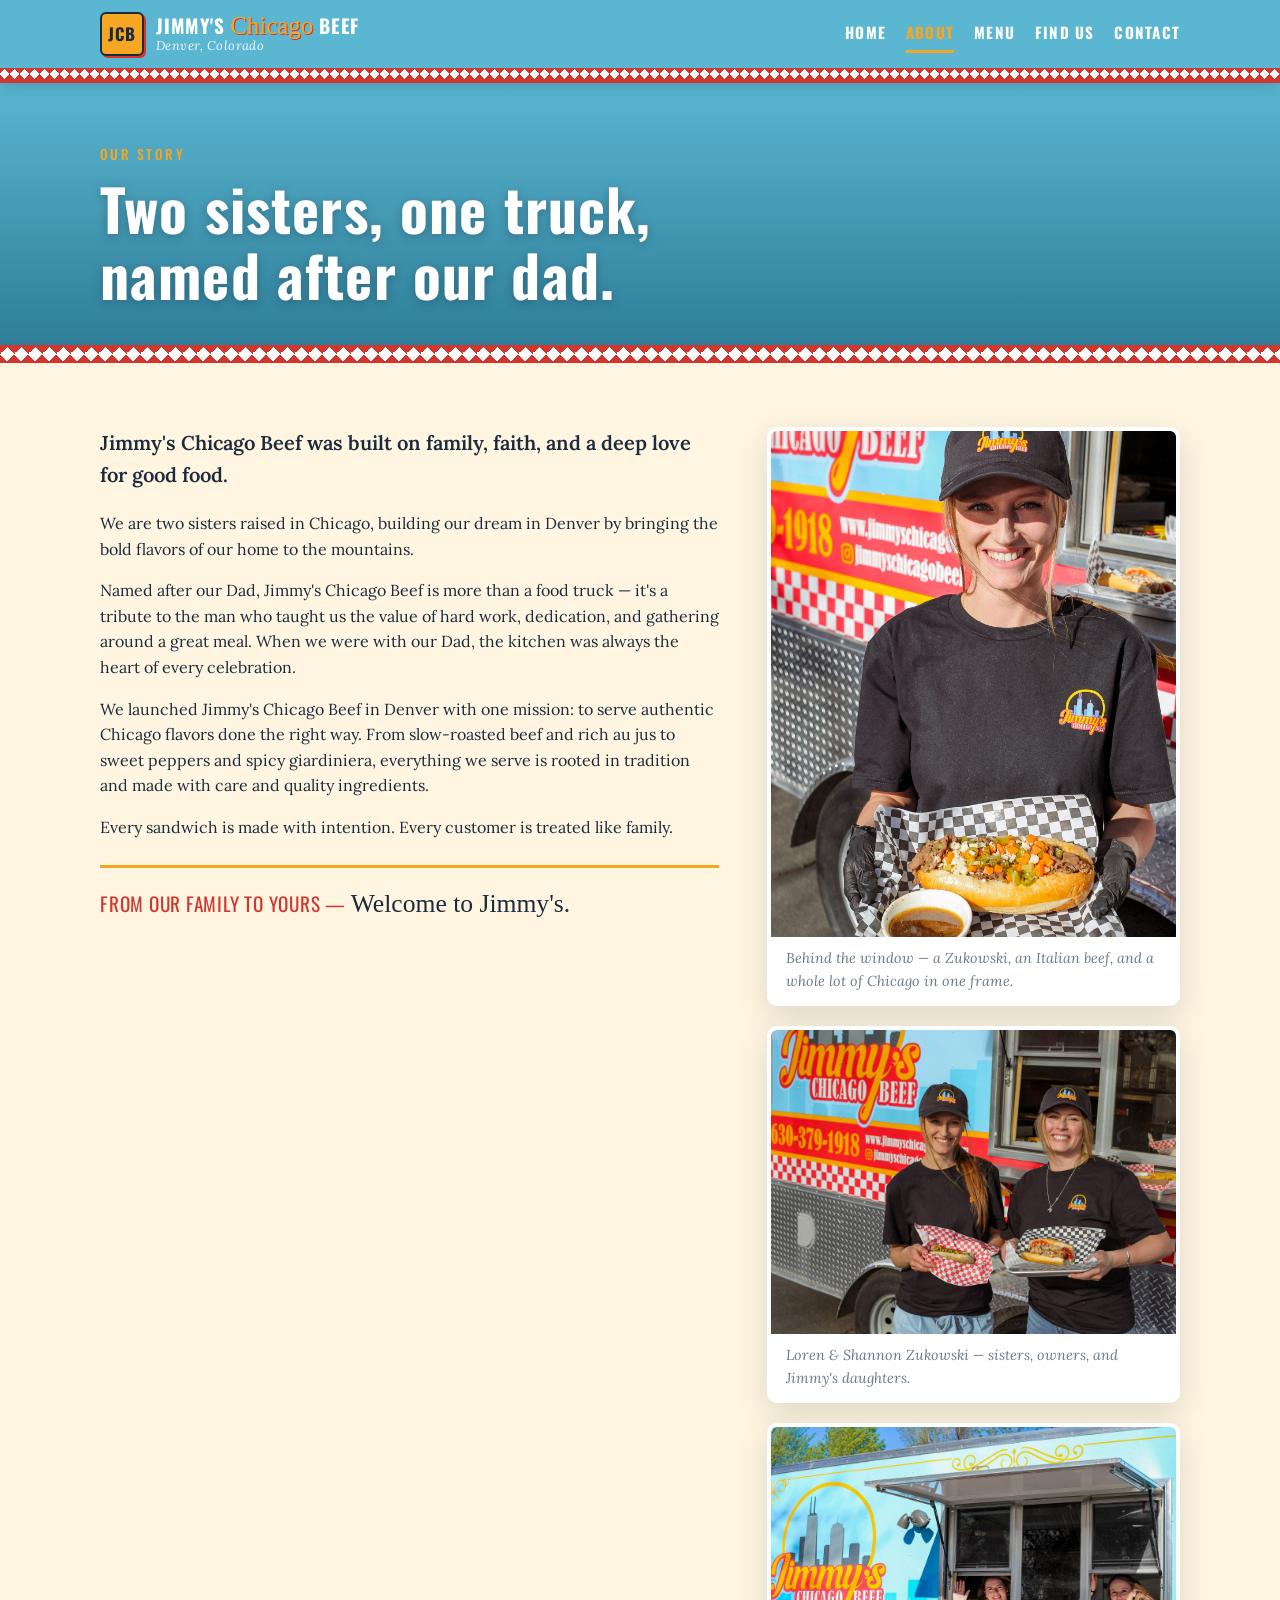
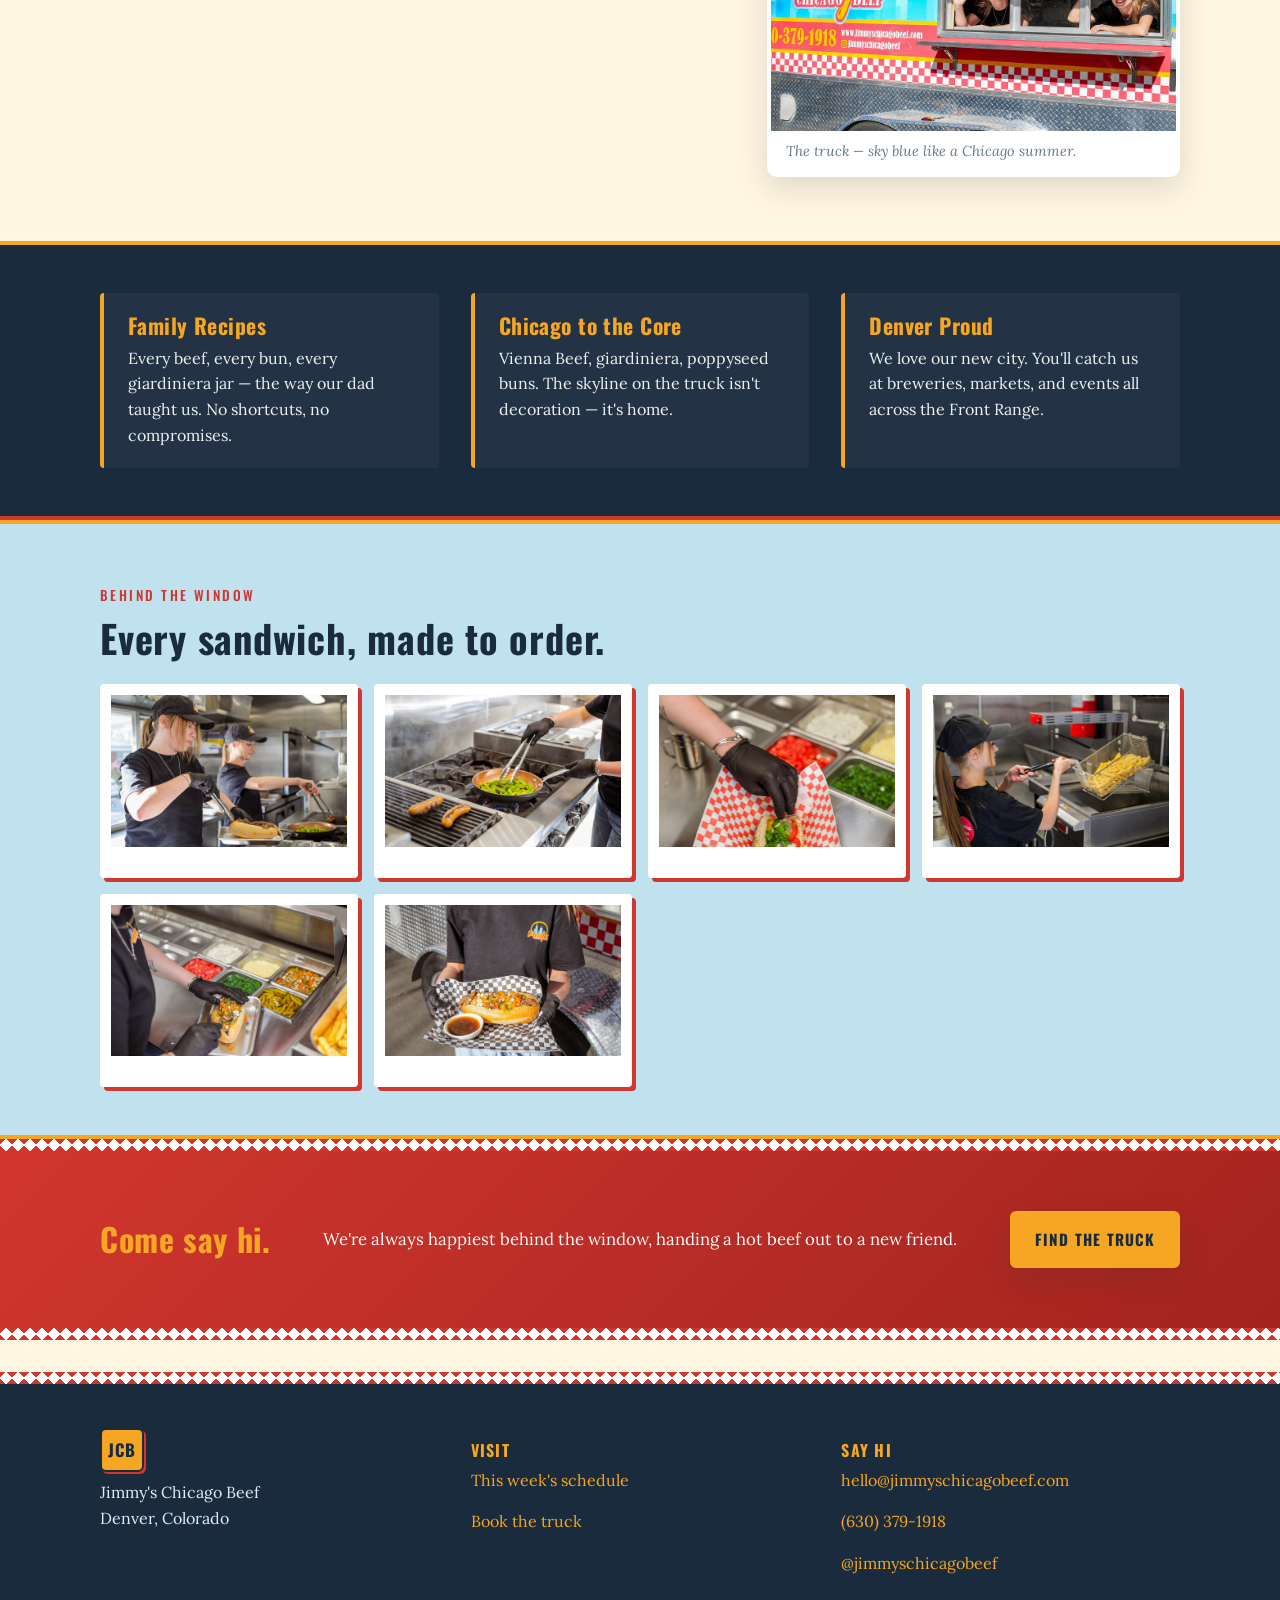
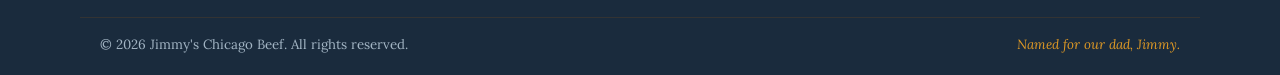
==== commit 24f08749: "Replace About copy with the owners' own family-and-faith story - Swap the section-by-section narrati" ====
--- a/about.html
+++ b/about.html
@@ -43,22 +43,17 @@
 
     <section class="container story-grid">
       <article class="story-text">
-        <h2>Why "Jimmy's"?</h2>
-        <p>Jimmy is our dad — a Chicago guy with a big laugh and a standing order for the same Italian beef every Saturday. He's the reason we know what a real beef sandwich tastes like, and the reason this truck has his name on it.</p>
-        <p>We painted it sky blue, put the Chicago skyline on the side, and started serving the food we grew up on: Italian beef, Vienna dogs, Polish sausage, sport peppers, giardiniera. Simple stuff, done right.</p>
+        <p class="lede">Jimmy's Chicago Beef was built on family, faith, and a deep love for good food.</p>
 
-        <h2>Meet Loren &amp; Shannon.</h2>
-        <p>We're the Zukowski sisters — the two faces you'll see at the truck. We do the roasting, the prep, the grilling, the greeting, and the dishes. We answer the phone. We're proud of every beef that comes off this thing.</p>
+        <p>We are two sisters raised in Chicago, building our dream in Denver by bringing the bold flavors of our home to the mountains.</p>
 
-        <h2>Small truck. High standards.</h2>
-        <p>Everything is made in-house, start to finish:</p>
-        <ul class="checks">
-          <li>Top round roasted low and slow — overnight, every night.</li>
-          <li>Vienna Beef franks and Polish sausages, shipped in from Chicago.</li>
-          <li>Giardiniera made in-house, so we can make it <em>spicy</em>.</li>
-          <li>Sturdy Italian rolls from a local Denver bakery — the only "local" shortcut we take, and it's a good one.</li>
-          <li>Sport peppers, yellow mustard, neon relish, tomato, pickle, celery salt. Never ketchup. Never.</li>
-        </ul>
+        <p>Named after our Dad, Jimmy's Chicago Beef is more than a food truck — it's a tribute to the man who taught us the value of hard work, dedication, and gathering around a great meal. When we were with our Dad, the kitchen was always the heart of every celebration.</p>
+
+        <p>We launched Jimmy's Chicago Beef in Denver with one mission: to serve authentic Chicago flavors done the right way. From slow-roasted beef and rich au jus to sweet peppers and spicy giardiniera, everything we serve is rooted in tradition and made with care and quality ingredients.</p>
+
+        <p>Every sandwich is made with intention. Every customer is treated like family.</p>
+
+        <p class="welcome">From our family to yours — <em>Welcome to Jimmy's.</em></p>
       </article>
       <aside class="story-media">
         <figure class="story-figure">
--- a/styles.css
+++ b/styles.css
@@ -283,8 +283,9 @@
   background:
     linear-gradient(rgba(31,46,63,0.45), rgba(31,46,63,0.60)),
     linear-gradient(180deg, var(--truck-sky) 0%, var(--truck-sky-dark) 100%);
-  padding: 6rem 0 5rem;
+  padding: 6rem 0 7rem;
   overflow: hidden;
+  min-height: 560px;
 }
 .hero::before {
   content: "";
@@ -293,7 +294,8 @@
                     radial-gradient(circle at 80% 70%, rgba(255,255,255,0.06) 0, transparent 45%);
   pointer-events: none;
 }
-.hero-content { position: relative; max-width: 780px; z-index: 1; }
+.hero-content { position: relative; max-width: 720px; z-index: 1; padding-right: 1rem; }
+@media (min-width: 900px) { .hero-content { padding-right: 200px; } }
 .hero .eyebrow { color: var(--truck-yellow); }
 .hero h1 { color: #fff; text-shadow: 0 2px 12px rgba(31,46,63,0.4); }
 .hero h1 em { font-style: normal; color: var(--truck-yellow); }
@@ -437,6 +439,31 @@
 
 .story-media { display: flex; flex-direction: column; gap: 1.5rem; }
 
+.story-text .lede {
+  font-size: 1.25rem;
+  color: var(--truck-navy);
+  font-weight: 600;
+  margin-bottom: 1.25rem;
+}
+.story-text .welcome {
+  margin-top: 1.5rem;
+  font-family: var(--font-display);
+  font-size: 1.2rem;
+  color: var(--truck-red);
+  text-transform: uppercase;
+  letter-spacing: 0.04em;
+  border-top: 3px solid var(--truck-yellow);
+  padding-top: 1rem;
+}
+.story-text .welcome em {
+  font-family: var(--font-script);
+  font-style: normal;
+  font-size: 1.6rem;
+  color: var(--truck-navy);
+  text-transform: none;
+  letter-spacing: 0;
+}
+
 .checks { list-style: none; padding: 0; margin: 0 0 1rem; }
 .checks li {
   padding-left: 1.75rem;
@@ -902,3 +929,171 @@
 /* -------- A11y & utilities -------- */
 :focus-visible { outline: 2px solid var(--chicago-blue); outline-offset: 2px; }
 img { max-width: 100%; height: auto; display: block; }
+
+/* =========================================================
+   Retro / roadside-diner accents
+   (inspired by mid-century & Googie food-truck branding)
+   ========================================================= */
+
+/* Big Pacifico flourish sized for the hero headline */
+.script-xl {
+  font-family: var(--font-script);
+  font-weight: 400;
+  color: var(--truck-yellow);
+  font-size: 1.35em;
+  line-height: 0.9;
+  letter-spacing: 0;
+  text-shadow:
+    3px 3px 0 var(--truck-red),
+    6px 6px 0 var(--truck-navy);
+  display: inline-block;
+  transform: rotate(-4deg);
+  padding: 0 0.1em;
+}
+
+/* Circular stamp / seal — bottom-right of the home hero */
+.seal {
+  position: absolute;
+  right: 1.5rem;
+  bottom: 2.25rem;
+  width: 160px;
+  height: 160px;
+  border-radius: 50%;
+  background: var(--truck-yellow);
+  color: var(--truck-navy);
+  border: 3px solid var(--truck-navy);
+  box-shadow:
+    0 0 0 6px var(--truck-yellow),
+    0 0 0 9px var(--truck-red),
+    6px 6px 0 rgba(0,0,0,0.2);
+  display: flex;
+  align-items: center;
+  justify-content: center;
+  text-align: center;
+  transform: rotate(-8deg);
+  z-index: 2;
+  font-family: var(--font-display);
+}
+.seal-inner {
+  display: flex;
+  flex-direction: column;
+  align-items: center;
+  gap: 0.15rem;
+  padding: 0.5rem;
+  line-height: 1;
+}
+.seal-top, .seal-bot {
+  font-size: 0.65rem;
+  letter-spacing: 0.12em;
+  text-transform: uppercase;
+  font-weight: 700;
+  color: var(--truck-red);
+}
+.seal-big {
+  font-size: 1.25rem;
+  font-weight: 700;
+  letter-spacing: 0.04em;
+  color: var(--truck-navy);
+  text-transform: uppercase;
+}
+.seal-mid {
+  font-family: var(--font-script);
+  font-size: 0.95rem;
+  color: var(--truck-red);
+  line-height: 1;
+  margin-top: -0.1rem;
+}
+
+@media (max-width: 760px) {
+  .seal { width: 120px; height: 120px; right: 0.75rem; bottom: 1rem; }
+  .seal-big { font-size: 0.95rem; }
+  .seal-mid { font-size: 0.75rem; }
+  .seal-top, .seal-bot { font-size: 0.55rem; }
+}
+
+/* Googie starburst accent behind hero content */
+.starburst {
+  position: absolute;
+  top: 1.5rem;
+  right: -80px;
+  width: 280px;
+  height: 280px;
+  background:
+    conic-gradient(
+      var(--truck-yellow) 0deg 12deg, transparent 12deg 30deg,
+      var(--truck-yellow) 30deg 42deg, transparent 42deg 60deg,
+      var(--truck-yellow) 60deg 72deg, transparent 72deg 90deg,
+      var(--truck-yellow) 90deg 102deg, transparent 102deg 120deg,
+      var(--truck-yellow) 120deg 132deg, transparent 132deg 150deg,
+      var(--truck-yellow) 150deg 162deg, transparent 162deg 180deg,
+      var(--truck-yellow) 180deg 192deg, transparent 192deg 210deg,
+      var(--truck-yellow) 210deg 222deg, transparent 222deg 240deg,
+      var(--truck-yellow) 240deg 252deg, transparent 252deg 270deg,
+      var(--truck-yellow) 270deg 282deg, transparent 282deg 300deg,
+      var(--truck-yellow) 300deg 312deg, transparent 312deg 330deg,
+      var(--truck-yellow) 330deg 342deg, transparent 342deg 360deg
+    );
+  opacity: 0.22;
+  border-radius: 50%;
+  pointer-events: none;
+  z-index: 0;
+  animation: starburst-spin 60s linear infinite;
+}
+@keyframes starburst-spin {
+  from { transform: rotate(0deg); }
+  to   { transform: rotate(360deg); }
+}
+@media (max-width: 760px) { .starburst { display: none; } }
+
+/* Postcard-style photo frames — white borders, soft rotation on hover */
+.gallery-grid figure,
+.bts-grid figure {
+  background: #fff;
+  padding: 8px 8px 28px;
+  border-radius: 4px;
+  position: relative;
+  transition: transform .25s ease, box-shadow .2s ease;
+}
+.gallery-grid figure:nth-child(odd)  { transform: rotate(-1.2deg); }
+.gallery-grid figure:nth-child(even) { transform: rotate(1.2deg); }
+.gallery-grid figure:hover,
+.bts-grid figure:hover { transform: rotate(0) translateY(-4px); box-shadow: 8px 8px 0 var(--truck-red); }
+.gallery-grid figure::after {
+  content: "Chicago · Denver";
+  position: absolute;
+  left: 0; right: 0; bottom: 6px;
+  text-align: center;
+  font-family: var(--font-script);
+  font-size: 0.8rem;
+  color: var(--truck-red);
+  line-height: 1;
+}
+
+/* "House Fave" stamp — can be added to any .menu-item */
+.menu-item.fave { position: relative; }
+.menu-item.fave::after {
+  content: "House\AFave";
+  white-space: pre;
+  position: absolute;
+  top: -14px;
+  right: -14px;
+  width: 74px;
+  height: 74px;
+  border-radius: 50%;
+  background: var(--truck-red);
+  color: #fff;
+  border: 3px solid #fff;
+  box-shadow: 0 0 0 3px var(--truck-red), 3px 3px 0 rgba(0,0,0,0.2);
+  display: flex;
+  align-items: center;
+  justify-content: center;
+  text-align: center;
+  font-family: var(--font-display);
+  font-weight: 700;
+  text-transform: uppercase;
+  letter-spacing: 0.05em;
+  font-size: 0.85rem;
+  line-height: 1;
+  transform: rotate(12deg);
+  z-index: 2;
+}
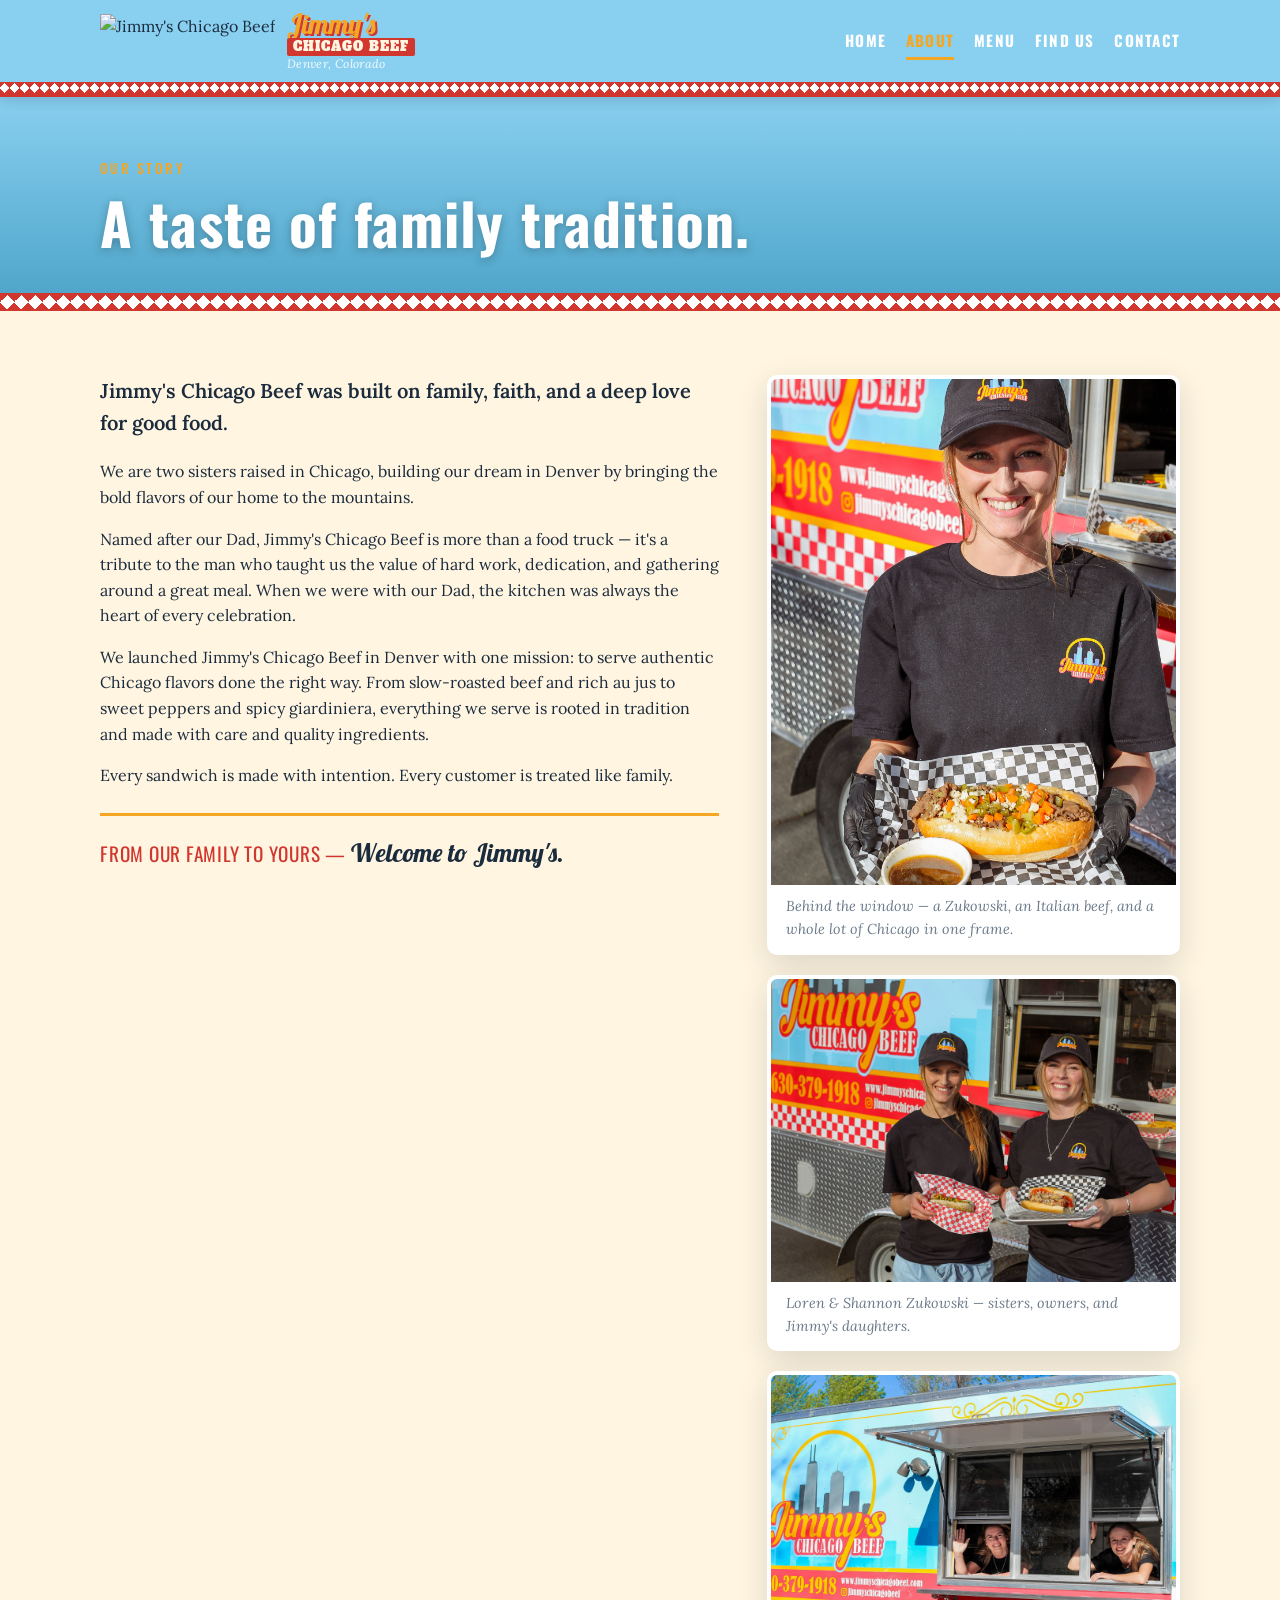
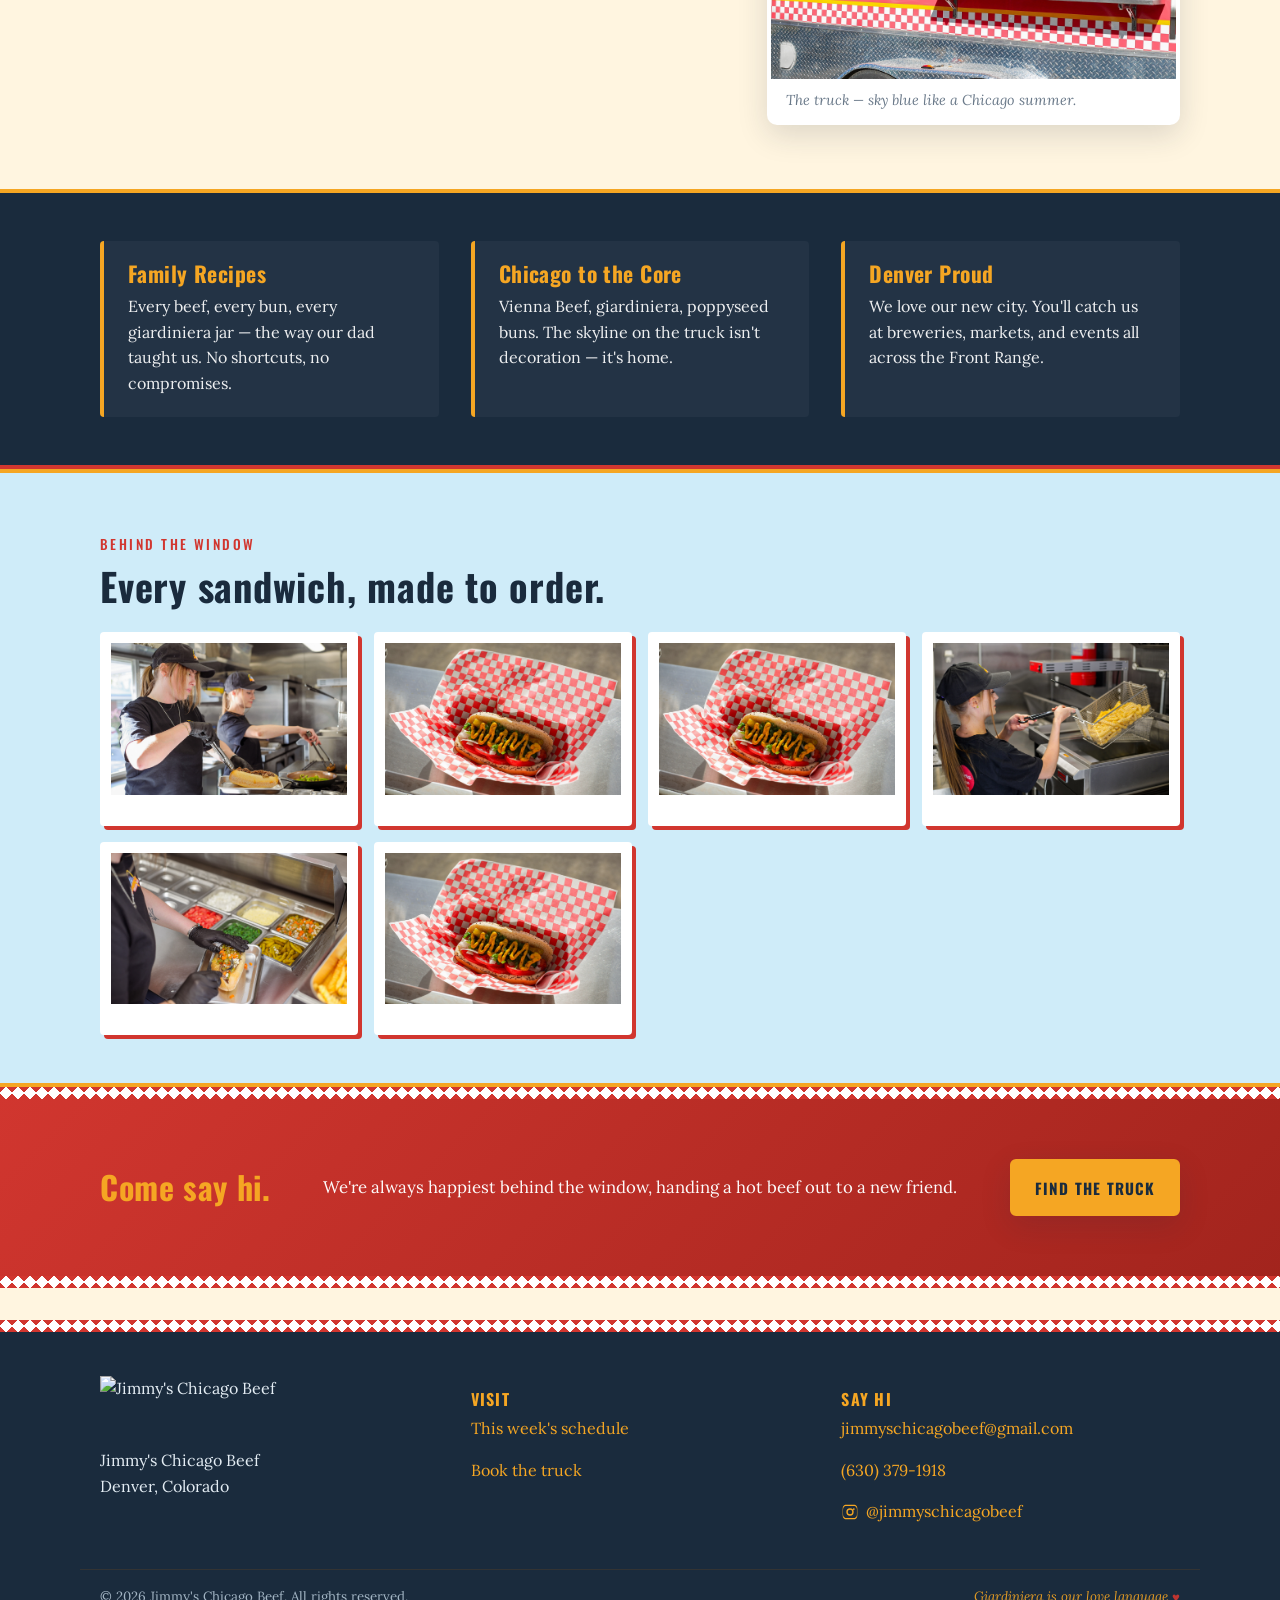
==== commit 09237167: "Rebrand: real logo image, baby-blue palette, logo-matched typography, PDF menu, copy updates Brand /" ====
--- a/about.html
+++ b/about.html
@@ -8,15 +8,16 @@
   <link rel="stylesheet" href="styles.css" />
   <link rel="preconnect" href="https://fonts.googleapis.com" />
   <link rel="preconnect" href="https://fonts.gstatic.com" crossorigin />
-  <link href="https://fonts.googleapis.com/css2?family=Oswald:wght@500;700&family=Lora:ital,wght@0,400;0,600;1,400&family=Pacifico&display=swap" rel="stylesheet" />
+  <link href="https://fonts.googleapis.com/css2?family=Oswald:wght@500;700&family=Lora:ital,wght@0,400;0,600;1,400&family=Lobster&family=Alfa+Slab+One&display=swap" rel="stylesheet" />
 </head>
 <body>
   <header class="site-header">
     <div class="container nav-wrap">
       <a href="index.html" class="brand" aria-label="Jimmy's Chicago Beef — Denver, Colorado">
-        <span class="brand-mark">JCB</span>
+        <img src="images/logo.png" alt="Jimmy's Chicago Beef" class="brand-logo" />
         <span class="brand-text">
-          <span class="brand-name">Jimmy's <span class="script">Chicago</span> Beef</span>
+          <span class="brand-jimmys">Jimmy's</span>
+          <span class="brand-beef">Chicago Beef</span>
           <span class="brand-tag">Denver, Colorado</span>
         </span>
       </a>
@@ -37,7 +38,7 @@
     <section class="page-hero">
       <div class="container">
         <p class="eyebrow">Our Story</p>
-        <h1>Two sisters, one truck,<br />named after our dad.</h1>
+        <h1>A taste of family tradition.</h1>
       </div>
     </section>
 
@@ -94,11 +95,11 @@
         <h2>Every sandwich, made to order.</h2>
         <div class="bts-grid">
           <figure><img src="images/kitchen-plating.jpg" alt="Two team members plating Italian beef sandwiches in the truck's kitchen" loading="lazy" /></figure>
-          <figure><img src="images/sausage-peppers.jpg" alt="Italian sausages on the grill with a pan of sautéed sweet peppers" loading="lazy" /></figure>
-          <figure><img src="images/dog-building.jpg" alt="Hands building a Chicago-style hot dog over the prep station" loading="lazy" /></figure>
+          <figure><img src="images/chicago-dog.jpg" alt="Chicago-style hot dog with mustard, relish, tomato, pickle, and sport peppers" loading="lazy" /></figure>
+          <figure><img src="images/chicago-dog.jpg" alt="Chicago-style hot dog with mustard, relish, tomato, pickle, and sport peppers" loading="lazy" /></figure>
           <figure><img src="images/fryer-action.jpg" alt="Team member lifting a basket of hot fries from the fryer" loading="lazy" /></figure>
           <figure><img src="images/dog-prep.jpg" alt="Assembling a Chicago dog with fresh toppings from the prep line" loading="lazy" /></figure>
-          <figure><img src="images/beef-held.jpg" alt="A fresh Italian beef sandwich with jus being held up in front of the truck" loading="lazy" /></figure>
+          <figure><img src="images/chicago-dog.jpg" alt="Chicago-style hot dog with mustard, relish, tomato, pickle, and sport peppers" loading="lazy" /></figure>
         </div>
       </div>
     </section>
@@ -115,7 +116,7 @@
   <footer class="site-footer">
     <div class="container footer-grid">
       <div>
-        <span class="brand-mark brand-mark-footer">JCB</span>
+        <img src="images/logo.png" alt="Jimmy's Chicago Beef" class="brand-logo brand-logo-footer" />
         <p>Jimmy's Chicago Beef<br />Denver, Colorado</p>
       </div>
       <div>
@@ -125,14 +126,17 @@
       </div>
       <div>
         <h4>Say hi</h4>
-        <p><a href="mailto:hello@jimmyschicagobeef.com">hello@jimmyschicagobeef.com</a></p>
+        <p><a href="mailto:jimmyschicagobeef@gmail.com">jimmyschicagobeef@gmail.com</a></p>
         <p><a href="tel:+16303791918">(630) 379-1918</a></p>
-        <p><a href="https://instagram.com/jimmyschicagobeef" target="_blank" rel="noopener">@jimmyschicagobeef</a></p>
+        <p><a class="ig-link" href="https://instagram.com/jimmyschicagobeef" target="_blank" rel="noopener" aria-label="Jimmy's Chicago Beef on Instagram">
+          <svg class="ig-icon" viewBox="0 0 24 24" aria-hidden="true"><path d="M12 2.2c3.2 0 3.6 0 4.85.07 1.17.05 1.8.25 2.22.41.56.22.96.48 1.38.9.42.42.68.82.9 1.38.16.42.36 1.05.41 2.22.06 1.25.07 1.63.07 4.82 0 3.2 0 3.58-.07 4.83-.05 1.17-.25 1.8-.41 2.22-.22.56-.48.96-.9 1.38-.42.42-.82.68-1.38.9-.42.16-1.05.36-2.22.41-1.25.06-1.62.07-4.82.07-3.2 0-3.58 0-4.83-.07-1.17-.05-1.8-.25-2.22-.41-.56-.22-.96-.48-1.38-.9-.42-.42-.68-.82-.9-1.38-.16-.42-.36-1.05-.41-2.22C2.2 15.58 2.2 15.2 2.2 12s0-3.58.07-4.83c.05-1.17.25-1.8.41-2.22.22-.56.48-.96.9-1.38.42-.42.82-.68 1.38-.9.42-.16 1.05-.36 2.22-.41C8.42 2.2 8.8 2.2 12 2.2Zm0 1.82c-3.14 0-3.51 0-4.75.06-1.07.05-1.65.23-2.04.38-.51.2-.88.44-1.26.82-.38.38-.62.75-.82 1.26-.15.39-.33.97-.38 2.04C2.68 9.82 2.68 10.2 2.68 12c0 1.8 0 2.17.06 3.42.05 1.07.23 1.65.38 2.04.2.51.44.88.82 1.26.38.38.75.62 1.26.82.39.15.97.33 2.04.38 1.24.06 1.61.06 4.75.06s3.51 0 4.75-.06c1.07-.05 1.65-.23 2.04-.38.51-.2.88-.44 1.26-.82.38-.38.62-.75.82-1.26.15-.39.33-.97.38-2.04.06-1.25.06-1.62.06-3.42 0-1.8 0-2.17-.06-3.42-.05-1.07-.23-1.65-.38-2.04-.2-.51-.44-.88-.82-1.26-.38-.38-.75-.62-1.26-.82-.39-.15-.97-.33-2.04-.38C15.51 4.02 15.14 4.02 12 4.02Zm0 3.1a4.88 4.88 0 1 1 0 9.76 4.88 4.88 0 0 1 0-9.76Zm0 1.82a3.06 3.06 0 1 0 0 6.12 3.06 3.06 0 0 0 0-6.12Zm5.09-2.05a1.14 1.14 0 1 1 0 2.28 1.14 1.14 0 0 1 0-2.28Z"/></svg>
+          @jimmyschicagobeef
+        </a></p>
       </div>
     </div>
     <div class="container footer-bottom">
       <small>&copy; <span id="year"></span> Jimmy's Chicago Beef. All rights reserved.</small>
-      <small class="tribute">Named for our dad, Jimmy.</small>
+      <small class="tribute">Giardiniera is our love language <span class="heart">♥</span></small>
     </div>
   </footer>
 
--- a/styles.css
+++ b/styles.css
@@ -1,38 +1,29 @@
-/* =========================================================
-   Jimmy's Chicago Beef — Site Styles
-   Palette pulled straight from the truck wrap:
-   sky blue body, red-and-white diamond kick plate,
-   yellow-orange "Jimmy's" script, deep navy skyline.
-   ========================================================= */
+/* Jimmy's Chicago Beef — site styles.
+   Palette pulled from the truck wrap: sky-blue body, red-and-white diamond
+   kick plate, yellow-orange "Jimmy's" script, deep navy skyline. */
 
 :root {
-  /* Truck palette — punched up for more presence */
-  --truck-sky:        #5ab6d1;  /* vivid truck-body sky blue */
-  --truck-sky-soft:   #bfe2ee;  /* washed sky for backgrounds */
-  --truck-sky-dark:   #2c7a94;  /* deeper sky for hover/accents */
-  --truck-red:        #d1362f;  /* checker red */
+  --truck-sky:        #89cff0;
+  --truck-sky-soft:   #cfecf9;
+  --truck-sky-dark:   #4aa3c7;
+  --truck-red:        #d1362f;
   --truck-red-dark:   #a2241d;
-  --truck-yellow:     #f5a623;  /* "Jimmy's" script yellow-orange */
+  --truck-yellow:     #f5a623;
   --truck-yellow-dark:#cf8810;
-  --truck-navy:       #1a2b3d;  /* skyline silhouette navy */
-  --cream:            #fff5e0;  /* warm off-white */
-
-  /* Legacy aliases so existing rules keep working */
-  --chicago-red:      var(--truck-red);
-  --chicago-red-dark: var(--truck-red-dark);
-  --chicago-blue:     var(--truck-sky-dark);
-  --chicago-blue-dark:var(--truck-navy);
+  --truck-navy:       #1a2b3d;
+  --cream:            #fff5e0;
 
   --ink:        var(--truck-navy);
   --ink-soft:   #3a4a5c;
   --ink-muted:  #6b7a8a;
   --line:       #e4ecf1;
-  --shadow:     0 10px 30px rgba(31, 46, 63, 0.15);
+  --shadow:     0 10px 30px rgba(26, 43, 61, 0.15);
   --radius:     10px;
   --max:        1120px;
   --font-display: "Oswald", "Arial Narrow", Arial, sans-serif;
   --font-body:    "Lora", Georgia, "Times New Roman", serif;
-  --font-script:  "Pacifico", "Brush Script MT", cursive;
+  --font-script:  "Lobster", "Pacifico", "Brush Script MT", cursive;
+  --font-slab:    "Alfa Slab One", "Ultra", Georgia, serif;
 }
 
 * { box-sizing: border-box; }
@@ -61,7 +52,7 @@
 h3 { font-size: 1.25rem; margin: 0 0 0.5rem; }
 p  { margin: 0 0 1rem; }
 
-a { color: var(--chicago-red); text-decoration: none; }
+a { color: var(--truck-red); text-decoration: none; }
 a:hover { text-decoration: underline; }
 
 .container {
@@ -89,20 +80,6 @@
   letter-spacing: 0;
   line-height: 1;
   text-shadow: 2px 2px 0 var(--truck-red);
-}
-
-/* Red-and-white diamond checker stripe (matches truck kick plate) */
-.checker-stripe {
-  height: 18px;
-  background-image:
-    linear-gradient(135deg, var(--truck-red) 25%, transparent 25%) 0 0,
-    linear-gradient(225deg, var(--truck-red) 25%, transparent 25%) 0 0,
-    linear-gradient(315deg, var(--truck-red) 25%, transparent 25%) 0 0,
-    linear-gradient(45deg,  var(--truck-red) 25%, transparent 25%) 0 0;
-  background-size: 18px 18px;
-  background-color: #fff;
-  border-top: 2px solid var(--truck-red);
-  border-bottom: 2px solid var(--truck-red);
 }
 
 /* -------- Header / Nav -------- */
@@ -147,45 +124,45 @@
 
 .brand:hover { text-decoration: none; }
 
-/* Text-badge brand mark — small, yellow square with navy "JCB" */
-.brand-mark {
-  display: inline-flex;
-  align-items: center;
-  justify-content: center;
-  width: 44px;
-  height: 44px;
-  background: var(--truck-yellow);
-  color: var(--truck-navy);
-  font-family: var(--font-display);
-  font-weight: 700;
-  font-size: 1.05rem;
-  letter-spacing: 0.04em;
-  border: 2px solid var(--truck-navy);
-  border-radius: 6px;
-  box-shadow: 2px 2px 0 var(--truck-red);
+/* Brand mark — logo image. Falls back gracefully if the file is missing. */
+.brand-logo {
+  height: 54px;
+  width: auto;
+  display: block;
   flex-shrink: 0;
 }
-.brand-mark-footer {
-  background: var(--truck-yellow);
-  color: var(--truck-navy);
-  margin-bottom: 0.5rem;
-}
-
-.brand-text { display: flex; flex-direction: column; line-height: 1.1; }
-.brand-name { font-size: 1.2rem; color: #fff; letter-spacing: 0.04em; text-transform: uppercase; }
-.brand-name .script {
-  font-size: 1.3em;
+.brand-logo-footer { height: 64px; margin-bottom: 0.5rem; }
+
+.brand-text { display: flex; flex-direction: column; line-height: 1.05; }
+.brand-jimmys {
+  font-family: var(--font-script);
+  font-weight: 400;
+  font-size: 1.7rem;
   color: var(--truck-yellow);
-  text-shadow: 1px 1px 0 var(--truck-red);
-  text-transform: none;
+  text-shadow: 1.5px 1.5px 0 var(--truck-red);
   letter-spacing: 0;
+  line-height: 0.9;
+}
+.brand-beef {
+  font-family: var(--font-slab);
+  font-weight: 400;
+  font-size: 0.8rem;
+  color: var(--cream);
+  text-transform: uppercase;
+  letter-spacing: 0.08em;
+  background: var(--truck-red);
+  padding: 2px 6px;
+  border-radius: 2px;
+  align-self: flex-start;
+  margin-top: 2px;
 }
 .brand-tag {
   font-family: var(--font-body);
   font-style: italic;
   color: rgba(255,255,255,0.92);
-  font-size: 0.8rem;
+  font-size: 0.75rem;
   letter-spacing: 0.03em;
+  margin-top: 2px;
 }
 
 .site-nav {
@@ -255,12 +232,12 @@
 }
 .btn:hover { transform: translateY(-1px); text-decoration: none; }
 .btn-primary {
-  background: var(--chicago-red);
+  background: var(--truck-red);
   color: #fff;
-  border-color: var(--chicago-red);
+  border-color: var(--truck-red);
   box-shadow: var(--shadow);
 }
-.btn-primary:hover { background: var(--chicago-red-dark); border-color: var(--chicago-red-dark); }
+.btn-primary:hover { background: var(--truck-red-dark); border-color: var(--truck-red-dark); }
 .btn-ghost {
   background: transparent;
   color: #fff;
@@ -269,7 +246,7 @@
 .btn-ghost:hover { background: #fff; color: var(--ink); }
 .btn-link {
   background: transparent;
-  color: var(--chicago-red);
+  color: var(--truck-red);
   padding: 0;
   border: none;
   font-weight: 700;
@@ -297,8 +274,9 @@
 .hero-content { position: relative; max-width: 720px; z-index: 1; padding-right: 1rem; }
 @media (min-width: 900px) { .hero-content { padding-right: 200px; } }
 .hero .eyebrow { color: var(--truck-yellow); }
-.hero h1 { color: #fff; text-shadow: 0 2px 12px rgba(31,46,63,0.4); }
+.hero h1 { color: #fff; text-shadow: 0 2px 12px rgba(31,46,63,0.4); line-height: 1.4; }
 .hero h1 em { font-style: normal; color: var(--truck-yellow); }
+.hero h1 .mile-high { display: inline-block; margin-top: 0.35em; }
 .lede {
   font-size: 1.15rem;
   color: rgba(255,255,255,0.92);
@@ -366,37 +344,6 @@
 @media (max-width: 800px) {
   .feature { grid-template-columns: 1fr; padding: 3rem 1.25rem; gap: 2rem; }
 }
-
-/* -------- Photo placeholder -------- */
-.photo-placeholder {
-  width: 100%;
-  min-height: 320px;
-  background:
-    repeating-linear-gradient(45deg, #e7d9b8 0 10px, #f0e6c9 10px 20px);
-  border: 2px dashed var(--chicago-blue);
-  border-radius: var(--radius);
-  display: flex;
-  flex-direction: column;
-  align-items: center;
-  justify-content: center;
-  color: var(--ink-soft);
-  text-align: center;
-  padding: 1rem;
-  font-family: var(--font-display);
-  letter-spacing: 0.06em;
-  text-transform: uppercase;
-  font-size: 0.95rem;
-}
-.photo-placeholder small {
-  display: block;
-  color: var(--ink-muted);
-  font-size: 0.75rem;
-  margin-top: 0.35rem;
-  font-family: monospace;
-  text-transform: none;
-  letter-spacing: 0;
-}
-.photo-placeholder.tall { min-height: 420px; }
 
 /* -------- Page hero (inner pages) -------- */
 .page-hero {
@@ -464,21 +411,6 @@
   letter-spacing: 0;
 }
 
-.checks { list-style: none; padding: 0; margin: 0 0 1rem; }
-.checks li {
-  padding-left: 1.75rem;
-  position: relative;
-  margin-bottom: 0.5rem;
-}
-.checks li::before {
-  content: "★";
-  position: absolute;
-  left: 0;
-  color: var(--chicago-red);
-  font-size: 1.1rem;
-  top: 0.1rem;
-}
-
 .values {
   background: var(--truck-navy);
   color: #fff;
@@ -504,71 +436,7 @@
   .story-grid { grid-template-columns: 1fr; padding: 2.5rem 1.25rem; gap: 2rem; }
 }
 
-/* -------- Menu page -------- */
-.menu-section { padding: 3rem 1.25rem 1rem; }
-
-.menu-heading {
-  margin: 2.5rem 0 1.25rem;
-  padding: 0.5rem 1rem;
-  background: var(--truck-red);
-  color: #fff;
-  border-left: 8px solid var(--truck-yellow);
-  font-size: 1.6rem;
-  text-transform: uppercase;
-  letter-spacing: 0.1em;
-  border-radius: 4px;
-  box-shadow: 0 4px 0 var(--truck-navy);
-}
-
-.menu-grid {
-  display: grid;
-  grid-template-columns: repeat(auto-fit, minmax(280px, 1fr));
-  gap: 1.5rem;
-}
-
-.menu-item {
-  background: #fff;
-  border: 2px solid var(--truck-navy);
-  border-radius: var(--radius);
-  padding: 1.25rem 1.25rem 1rem;
-  box-shadow: 4px 4px 0 var(--truck-red);
-  transition: transform .15s ease, box-shadow .2s;
-}
-.menu-item:hover { transform: translate(-2px, -2px); box-shadow: 6px 6px 0 var(--truck-red); }
-
-.menu-item-head {
-  display: flex;
-  justify-content: space-between;
-  align-items: center;
-  gap: 0.75rem;
-  margin-bottom: 0.5rem;
-  border-bottom: 2px dotted var(--truck-navy);
-  padding-bottom: 0.5rem;
-}
-.menu-item-head h3 { margin: 0; color: var(--truck-navy); }
-.price {
-  font-family: var(--font-display);
-  font-weight: 700;
-  color: var(--truck-navy);
-  background: var(--truck-yellow);
-  font-size: 1.05rem;
-  padding: 0.15rem 0.6rem;
-  border-radius: 4px;
-  border: 2px solid var(--truck-navy);
-  flex-shrink: 0;
-}
-
-.menu-item p { margin: 0; color: var(--ink-soft); }
-
-.menu-note {
-  margin-top: 2rem;
-  padding: 1rem 1.25rem;
-  background: var(--truck-sky-soft);
-  border-left: 6px solid var(--truck-sky-dark);
-  border-radius: 4px;
-  color: var(--truck-navy);
-  font-style: italic;
-}
+/* -------- Menu page (PDF embed styles live near the bottom) -------- */
 
 /* -------- Calendar page -------- */
 .calendar-wrap {
@@ -616,7 +484,7 @@
   padding: 3rem 1.25rem 4rem;
   align-items: start;
 }
-.contact-info h3 { margin-top: 1.25rem; color: var(--chicago-red); }
+.contact-info h3 { margin-top: 1.25rem; color: var(--truck-red); }
 .contact-form {
   background: #fff;
   border: 2px solid var(--truck-navy);
@@ -639,7 +507,7 @@
   letter-spacing: 0.06em;
   color: var(--ink-soft);
 }
-.contact-form em { color: var(--chicago-red); font-style: normal; }
+.contact-form em { color: var(--truck-red); font-style: normal; }
 .contact-form input,
 .contact-form select,
 .contact-form textarea {
@@ -656,9 +524,9 @@
 .contact-form input:focus,
 .contact-form select:focus,
 .contact-form textarea:focus {
-  outline: 2px solid var(--chicago-blue);
+  outline: 2px solid var(--truck-sky-dark);
   outline-offset: 1px;
-  border-color: var(--chicago-blue);
+  border-color: var(--truck-sky-dark);
 }
 .contact-form textarea { resize: vertical; }
 .contact-form button { align-self: flex-start; margin-top: 0.5rem; }
@@ -770,7 +638,6 @@
   background-position: center;
   background-repeat: no-repeat;
 }
-/* Keep the bottom flag stripe visible, but drop the diagonal pattern overlay for photo hero */
 .hero.hero-photo::before { display: none; }
 
 /* -------- Rounded photo (feature section) -------- */
@@ -874,28 +741,6 @@
 }
 .bts-grid figure:hover img { transform: scale(1.04); }
 
-/* -------- Menu cards with photos -------- */
-.menu-item.has-photo {
-  padding: 0;
-  overflow: hidden;
-  display: flex;
-  flex-direction: column;
-}
-.menu-photo {
-  width: 100%;
-  aspect-ratio: 4 / 3;
-  object-fit: cover;
-  display: block;
-  border-bottom: 4px solid var(--truck-yellow);
-}
-.menu-item.has-photo .menu-item-body {
-  padding: 1.25rem 1.25rem 1rem;
-  flex: 1;
-  display: flex;
-  flex-direction: column;
-}
-.menu-item.has-photo .menu-item-body p { margin-top: auto; }
-
 /* -------- Calendar sidebar figure -------- */
 .help-figure {
   margin: 0 0 1rem;
@@ -927,28 +772,26 @@
 }
 
 /* -------- A11y & utilities -------- */
-:focus-visible { outline: 2px solid var(--chicago-blue); outline-offset: 2px; }
+:focus-visible { outline: 2px solid var(--truck-sky-dark); outline-offset: 2px; }
 img { max-width: 100%; height: auto; display: block; }
 
-/* =========================================================
-   Retro / roadside-diner accents
-   (inspired by mid-century & Googie food-truck branding)
-   ========================================================= */
-
-/* Big Pacifico flourish sized for the hero headline */
+/* -------- Retro / roadside-diner accents -------- */
+
+/* Oversized Lobster flourish for the home hero headline. */
 .script-xl {
   font-family: var(--font-script);
   font-weight: 400;
   color: var(--truck-yellow);
   font-size: 1.35em;
-  line-height: 0.9;
+  line-height: 1;
   letter-spacing: 0;
   text-shadow:
     3px 3px 0 var(--truck-red),
     6px 6px 0 var(--truck-navy);
   display: inline-block;
   transform: rotate(-4deg);
-  padding: 0 0.1em;
+  padding: 0.1em 0.1em 0.2em;
+  vertical-align: middle;
 }
 
 /* Circular stamp / seal — bottom-right of the home hero */
@@ -1069,31 +912,49 @@
   line-height: 1;
 }
 
-/* "House Fave" stamp — can be added to any .menu-item */
-.menu-item.fave { position: relative; }
-.menu-item.fave::after {
-  content: "House\AFave";
-  white-space: pre;
-  position: absolute;
-  top: -14px;
-  right: -14px;
-  width: 74px;
-  height: 74px;
-  border-radius: 50%;
-  background: var(--truck-red);
-  color: #fff;
-  border: 3px solid #fff;
-  box-shadow: 0 0 0 3px var(--truck-red), 3px 3px 0 rgba(0,0,0,0.2);
-  display: flex;
+/* -------- Social icons + heart tribute -------- */
+.ig-link {
+  display: inline-flex;
   align-items: center;
+  gap: 0.4rem;
+}
+.ig-icon {
+  width: 18px;
+  height: 18px;
+  flex-shrink: 0;
+  fill: currentColor;
+}
+.heart {
+  color: var(--truck-red);
+  font-style: normal;
+  display: inline-block;
+  transform: translateY(1px);
+}
+
+/* -------- Menu PDF embed -------- */
+.menu-pdf-wrap {
+  padding: 2.5rem 1.25rem 3rem;
+  display: flex;
+  flex-direction: column;
+  gap: 1rem;
+  align-items: stretch;
+}
+.menu-pdf-embed {
+  width: 100%;
+  min-height: 900px;
+  border: 3px solid var(--truck-navy);
+  border-radius: var(--radius);
+  box-shadow: 6px 6px 0 var(--truck-red);
+  background: #fff;
+}
+.menu-pdf-actions {
+  display: flex;
+  gap: 0.75rem;
+  flex-wrap: wrap;
   justify-content: center;
+}
+.menu-pdf-fallback {
   text-align: center;
-  font-family: var(--font-display);
-  font-weight: 700;
-  text-transform: uppercase;
-  letter-spacing: 0.05em;
-  font-size: 0.85rem;
-  line-height: 1;
-  transform: rotate(12deg);
-  z-index: 2;
-}
+  color: var(--ink-muted);
+  font-style: italic;
+}
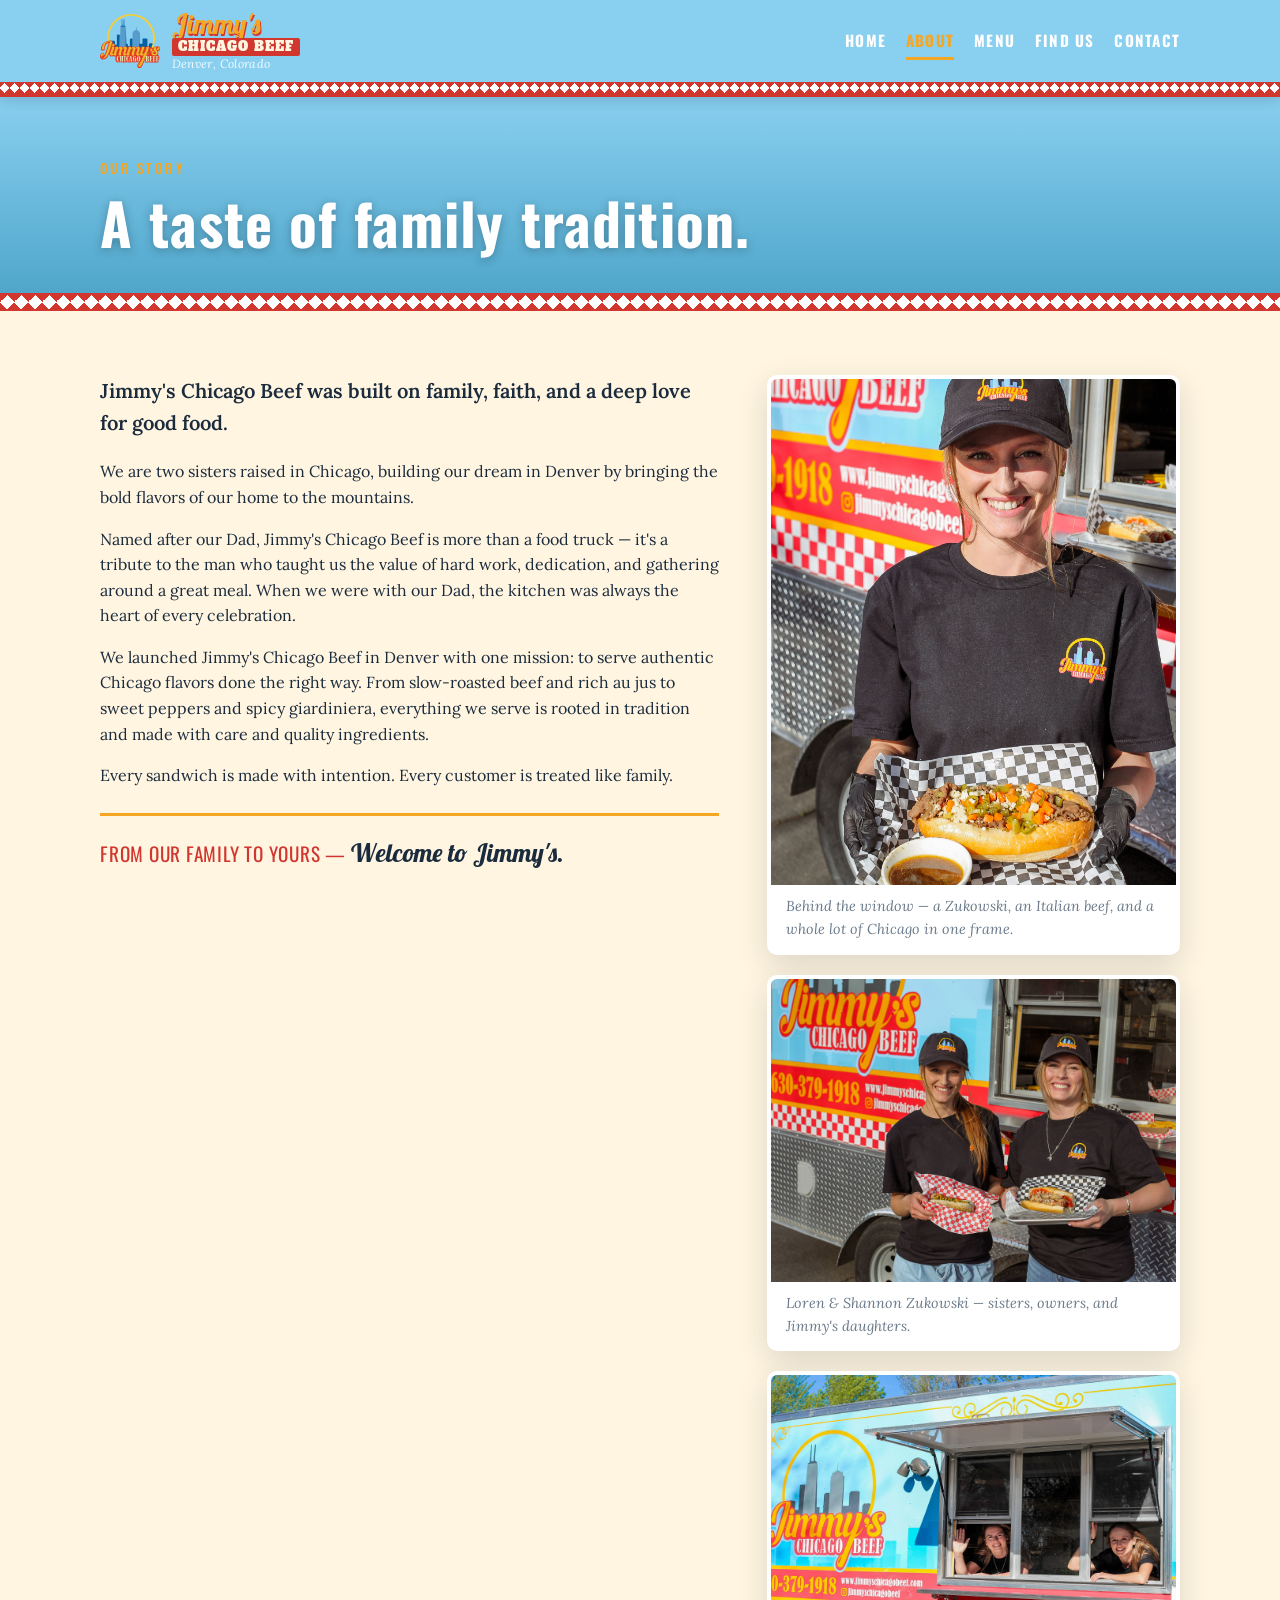
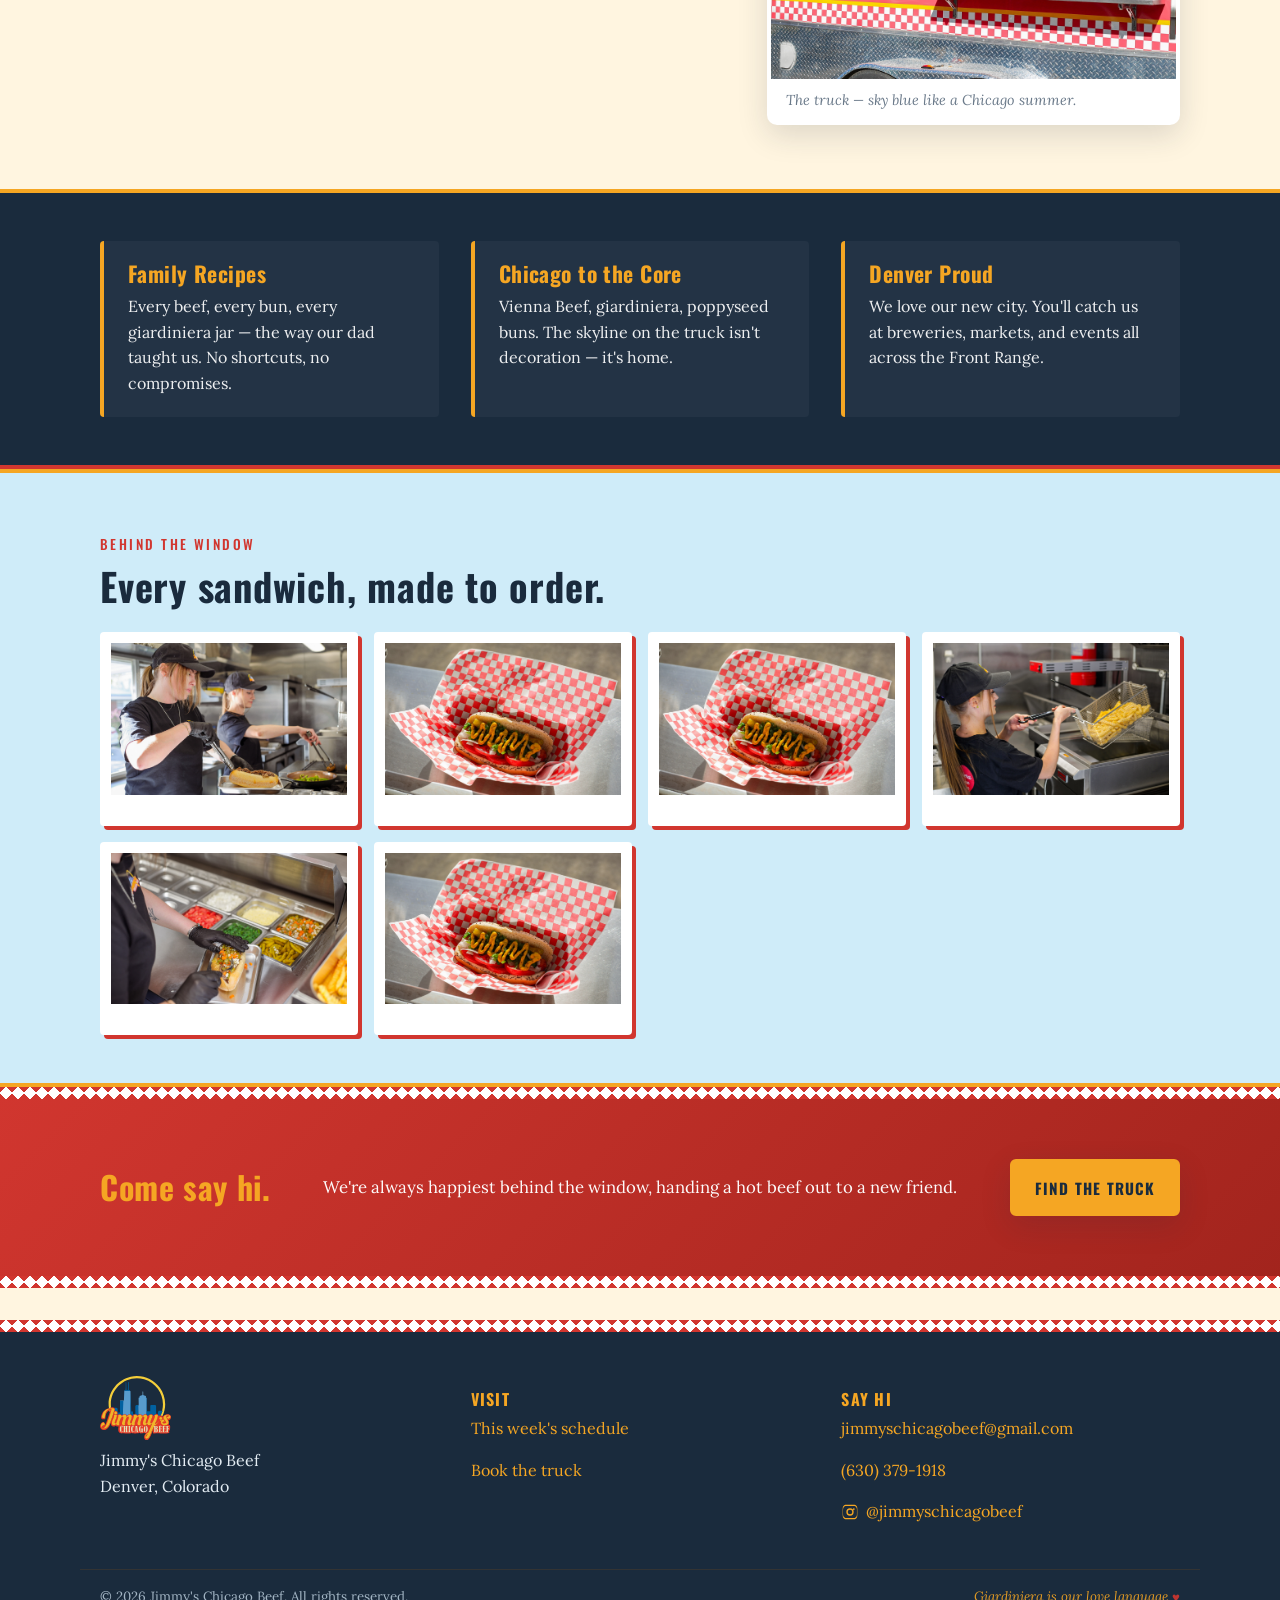
==== commit 83bd2695: "Switch brand mark to SVG: rename uploaded file to images/logo.svg; drop PNG - Rename "images/Jimmys " ====
--- a/about.html
+++ b/about.html
@@ -14,7 +14,7 @@
   <header class="site-header">
     <div class="container nav-wrap">
       <a href="index.html" class="brand" aria-label="Jimmy's Chicago Beef — Denver, Colorado">
-        <img src="images/logo.png" alt="Jimmy's Chicago Beef" class="brand-logo" />
+        <img src="images/logo.svg" alt="Jimmy's Chicago Beef" class="brand-logo" />
         <span class="brand-text">
           <span class="brand-jimmys">Jimmy's</span>
           <span class="brand-beef">Chicago Beef</span>
@@ -116,7 +116,7 @@
   <footer class="site-footer">
     <div class="container footer-grid">
       <div>
-        <img src="images/logo.png" alt="Jimmy's Chicago Beef" class="brand-logo brand-logo-footer" />
+        <img src="images/logo.svg" alt="Jimmy's Chicago Beef" class="brand-logo brand-logo-footer" />
         <p>Jimmy's Chicago Beef<br />Denver, Colorado</p>
       </div>
       <div>
--- a/styles.css
+++ b/styles.css
@@ -274,9 +274,9 @@
 .hero-content { position: relative; max-width: 720px; z-index: 1; padding-right: 1rem; }
 @media (min-width: 900px) { .hero-content { padding-right: 200px; } }
 .hero .eyebrow { color: var(--truck-yellow); }
-.hero h1 { color: #fff; text-shadow: 0 2px 12px rgba(31,46,63,0.4); line-height: 1.4; }
+.hero h1 { color: #fff; text-shadow: 0 2px 12px rgba(31,46,63,0.4); line-height: 1.25; }
 .hero h1 em { font-style: normal; color: var(--truck-yellow); }
-.hero h1 .mile-high { display: inline-block; margin-top: 0.35em; }
+.hero h1 .mile-high { display: inline-block; margin-top: 0.15em; }
 .lede {
   font-size: 1.15rem;
   color: rgba(255,255,255,0.92);
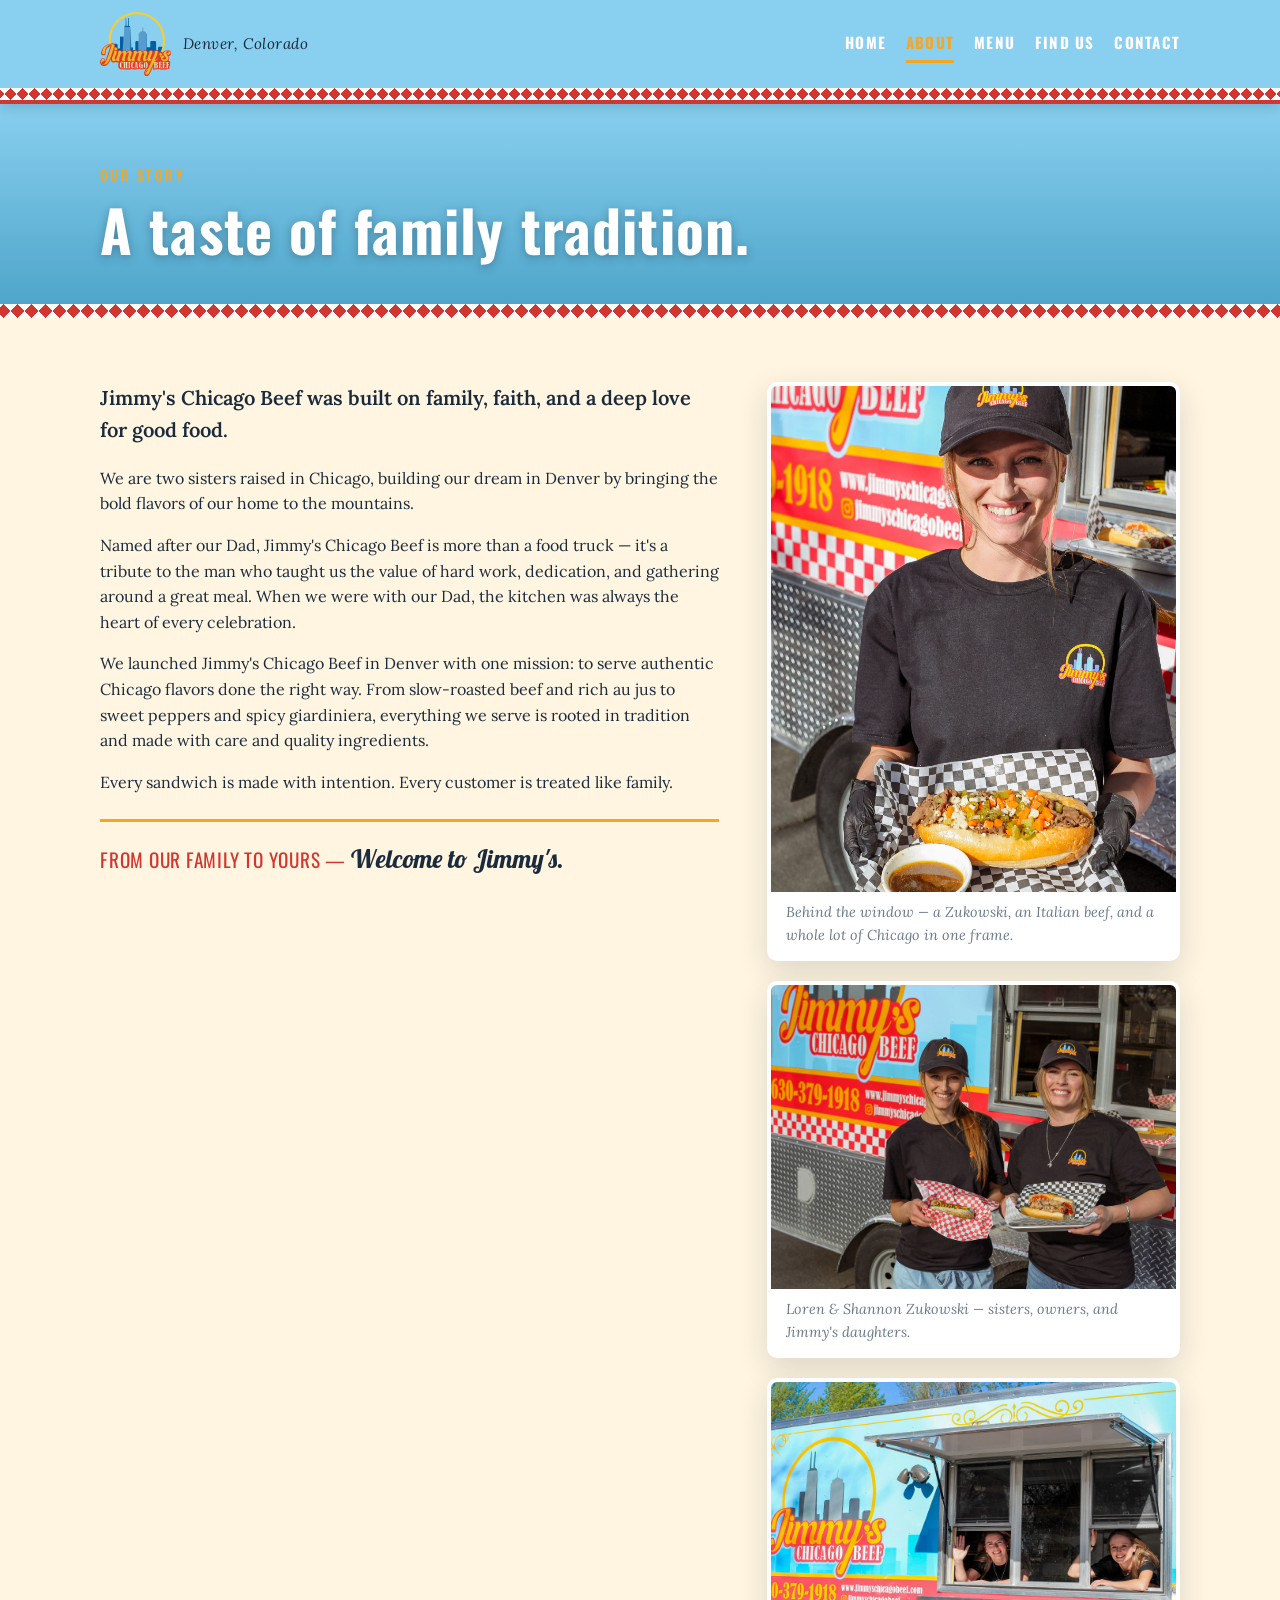
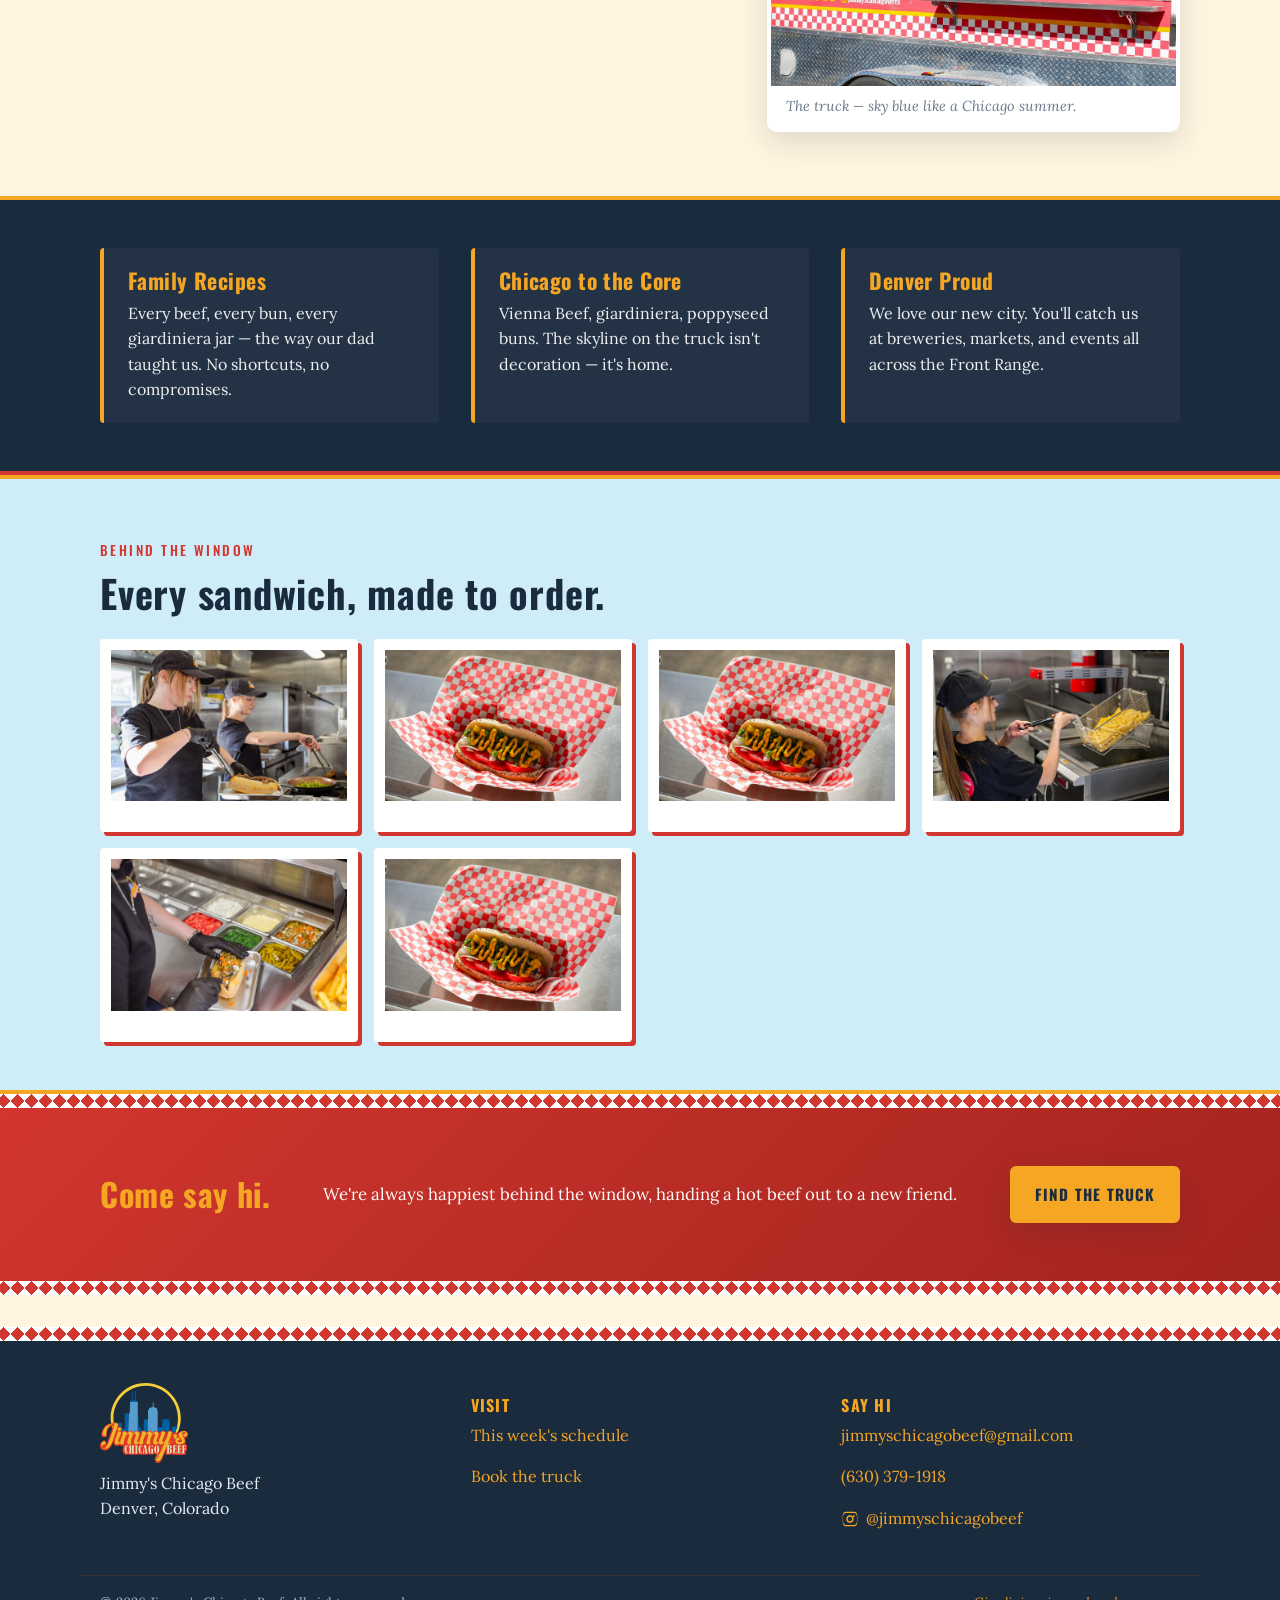
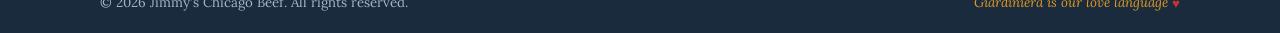
==== commit d5d11a78: "Drop redundant brand text next to logo; enlarge the SVG mark The logo SVG already contains the full " ====
--- a/about.html
+++ b/about.html
@@ -15,11 +15,7 @@
     <div class="container nav-wrap">
       <a href="index.html" class="brand" aria-label="Jimmy's Chicago Beef — Denver, Colorado">
         <img src="images/logo.svg" alt="Jimmy's Chicago Beef" class="brand-logo" />
-        <span class="brand-text">
-          <span class="brand-jimmys">Jimmy's</span>
-          <span class="brand-beef">Chicago Beef</span>
-          <span class="brand-tag">Denver, Colorado</span>
-        </span>
+        <span class="brand-tag">Denver, Colorado</span>
       </a>
       <button class="nav-toggle" aria-label="Toggle menu" aria-expanded="false">
         <span></span><span></span><span></span>
--- a/styles.css
+++ b/styles.css
@@ -24,6 +24,11 @@
   --font-body:    "Lora", Georgia, "Times New Roman", serif;
   --font-script:  "Lobster", "Pacifico", "Brush Script MT", cursive;
   --font-slab:    "Alfa Slab One", "Ultra", Georgia, serif;
+
+  /* Red-and-white diamond kick-plate strip — single inline SVG tile
+     (2 diamonds per 24×12 block, repeats horizontally).
+     shape-rendering='crispEdges' avoids anti-aliasing fuzz on diagonals. */
+  --checker: url("data:image/svg+xml;utf8,<svg xmlns='http://www.w3.org/2000/svg' viewBox='0 0 24 12' preserveAspectRatio='none' shape-rendering='crispEdges'><rect fill='white' width='24' height='12'/><path fill='%23d1362f' d='M6 0L12 6L6 12L0 6ZM18 0L24 6L18 12L12 6Z'/></svg>");
 }
 
 * { box-sizing: border-box; }
@@ -39,7 +44,7 @@
   -webkit-font-smoothing: antialiased;
 }
 
-h1, h2, h3, h4, .brand-name, .menu-heading, .eyebrow {
+h1, h2, h3, h4, .eyebrow {
   font-family: var(--font-display);
   font-weight: 700;
   letter-spacing: 0.02em;
@@ -95,15 +100,8 @@
 .site-header::after {
   content: "";
   display: block;
-  height: 10px;
-  background-image:
-    linear-gradient(135deg, var(--truck-red) 25%, transparent 25%),
-    linear-gradient(225deg, var(--truck-red) 25%, transparent 25%),
-    linear-gradient(315deg, var(--truck-red) 25%, transparent 25%),
-    linear-gradient(45deg,  var(--truck-red) 25%, transparent 25%);
-  background-size: 10px 10px;
-  background-color: #fff;
-  border-top: 1px solid var(--truck-red);
+  height: 12px;
+  background: var(--checker) repeat-x center / 24px 12px;
 }
 
 .nav-wrap {
@@ -124,45 +122,22 @@
 
 .brand:hover { text-decoration: none; }
 
-/* Brand mark — logo image. Falls back gracefully if the file is missing. */
+/* Brand mark — logo image already contains the wordmark, so the header
+   just pairs it with a small italic location tag. */
 .brand-logo {
-  height: 54px;
+  height: 64px;
   width: auto;
   display: block;
   flex-shrink: 0;
 }
-.brand-logo-footer { height: 64px; margin-bottom: 0.5rem; }
-
-.brand-text { display: flex; flex-direction: column; line-height: 1.05; }
-.brand-jimmys {
-  font-family: var(--font-script);
-  font-weight: 400;
-  font-size: 1.7rem;
-  color: var(--truck-yellow);
-  text-shadow: 1.5px 1.5px 0 var(--truck-red);
-  letter-spacing: 0;
-  line-height: 0.9;
-}
-.brand-beef {
-  font-family: var(--font-slab);
-  font-weight: 400;
-  font-size: 0.8rem;
-  color: var(--cream);
-  text-transform: uppercase;
-  letter-spacing: 0.08em;
-  background: var(--truck-red);
-  padding: 2px 6px;
-  border-radius: 2px;
-  align-self: flex-start;
-  margin-top: 2px;
-}
+.brand-logo-footer { height: 80px; margin-bottom: 0.5rem; }
+
 .brand-tag {
   font-family: var(--font-body);
   font-style: italic;
-  color: rgba(255,255,255,0.92);
-  font-size: 0.75rem;
+  color: var(--truck-navy);
+  font-size: 0.95rem;
   letter-spacing: 0.03em;
-  margin-top: 2px;
 }
 
 .site-nav {
@@ -284,20 +259,12 @@
 }
 .cta-row { display: flex; flex-wrap: wrap; gap: 0.75rem; }
 
-/* Red-and-white diamond kick plate — straight from the truck */
 .hero::after {
   content: "";
   position: absolute;
   bottom: 0; left: 0; right: 0;
-  height: 18px;
-  background-image:
-    linear-gradient(135deg, var(--truck-red) 25%, transparent 25%),
-    linear-gradient(225deg, var(--truck-red) 25%, transparent 25%),
-    linear-gradient(315deg, var(--truck-red) 25%, transparent 25%),
-    linear-gradient(45deg,  var(--truck-red) 25%, transparent 25%);
-  background-size: 18px 18px;
-  background-color: #fff;
-  border-top: 2px solid var(--truck-red);
+  height: 16px;
+  background: var(--checker) repeat-x center / 32px 16px;
   z-index: 1;
 }
 
@@ -362,15 +329,7 @@
   position: absolute;
   bottom: 0; left: 0; right: 0;
   height: 14px;
-  background-image:
-    linear-gradient(135deg, var(--truck-red) 25%, transparent 25%),
-    linear-gradient(225deg, var(--truck-red) 25%, transparent 25%),
-    linear-gradient(315deg, var(--truck-red) 25%, transparent 25%),
-    linear-gradient(45deg,  var(--truck-red) 25%, transparent 25%);
-  background-size: 14px 14px;
-  background-color: #fff;
-  border-top: 2px solid var(--truck-red);
-  border-bottom: 2px solid var(--truck-red);
+  background: var(--checker) repeat-x center / 28px 14px;
 }
 .page-hero h1 { margin-bottom: 0.5rem; }
 
@@ -550,14 +509,8 @@
   content: "";
   position: absolute;
   left: 0; right: 0;
-  height: 12px;
-  background-image:
-    linear-gradient(135deg, var(--truck-red) 25%, transparent 25%),
-    linear-gradient(225deg, var(--truck-red) 25%, transparent 25%),
-    linear-gradient(315deg, var(--truck-red) 25%, transparent 25%),
-    linear-gradient(45deg,  var(--truck-red) 25%, transparent 25%);
-  background-size: 12px 12px;
-  background-color: #fff;
+  height: 14px;
+  background: var(--checker) repeat-x center / 28px 14px;
 }
 .callout::before { top: 0; }
 .callout::after  { bottom: 0; }
@@ -594,14 +547,8 @@
   display: block;
   position: absolute;
   top: 0; left: 0; right: 0;
-  height: 12px;
-  background-image:
-    linear-gradient(135deg, var(--truck-red) 25%, transparent 25%),
-    linear-gradient(225deg, var(--truck-red) 25%, transparent 25%),
-    linear-gradient(315deg, var(--truck-red) 25%, transparent 25%),
-    linear-gradient(45deg,  var(--truck-red) 25%, transparent 25%);
-  background-size: 12px 12px;
-  background-color: #fff;
+  height: 14px;
+  background: var(--checker) repeat-x center / 28px 14px;
 }
 .site-footer a { color: var(--truck-yellow); }
 .site-footer h4 {
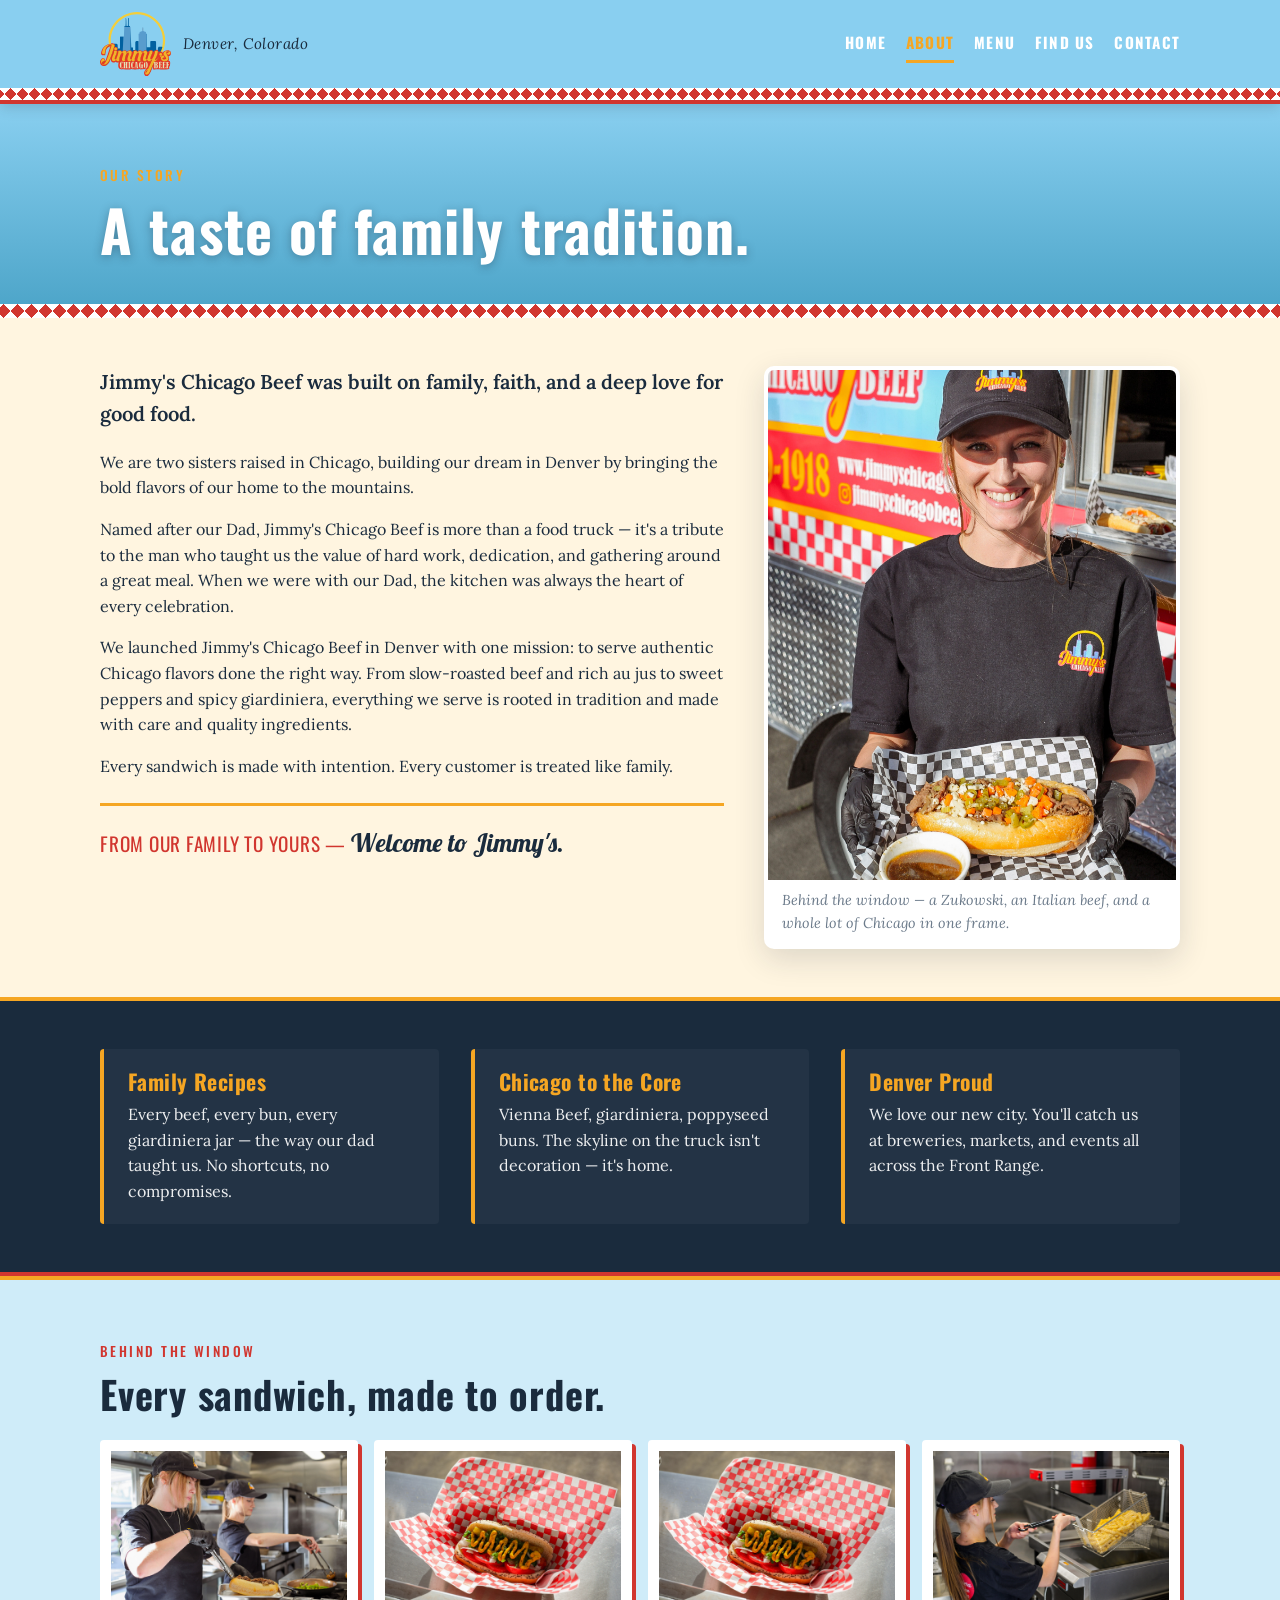
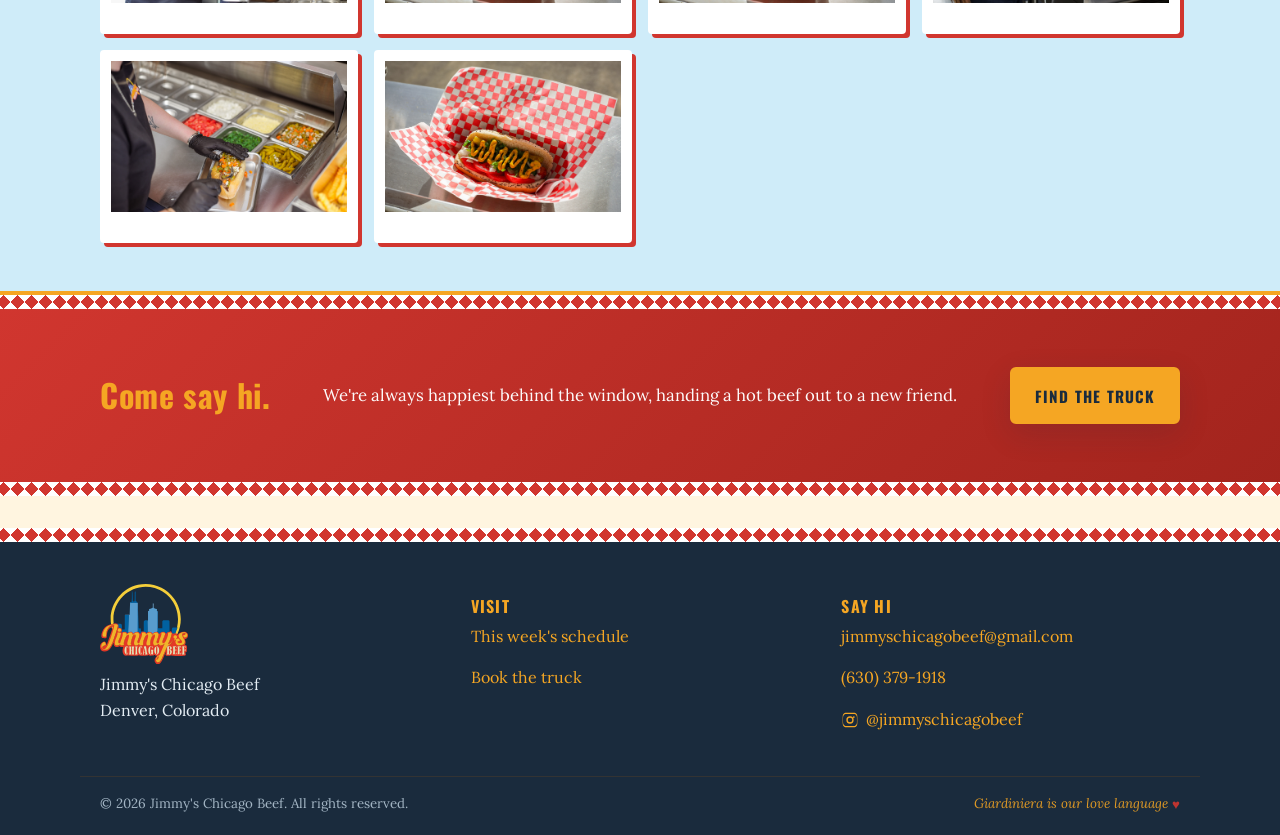
==== commit 44a28256: "Remove bottom two story photos on About; tighten section height Drop the team-truck and truck-window" ====
--- a/about.html
+++ b/about.html
@@ -56,14 +56,6 @@
         <figure class="story-figure">
           <img src="images/owner-portrait.jpg" alt="One of the Zukowski sisters smiling in front of the food truck, holding a fresh Italian beef sandwich" loading="lazy" />
           <figcaption>Behind the window — a Zukowski, an Italian beef, and a whole lot of Chicago in one frame.</figcaption>
-        </figure>
-        <figure class="story-figure">
-          <img src="images/team-truck.jpg" alt="Loren and Shannon Zukowski, owners of Jimmy's Chicago Beef, posing with sandwiches in front of their food truck" loading="lazy" />
-          <figcaption>Loren &amp; Shannon Zukowski — sisters, owners, and Jimmy's daughters.</figcaption>
-        </figure>
-        <figure class="story-figure">
-          <img src="images/truck-window.jpg" alt="The Jimmy's Chicago Beef food truck — sky blue with the Chicago skyline on the side and a red-and-white diamond kick plate" loading="lazy" />
-          <figcaption>The truck — sky blue like a Chicago summer.</figcaption>
         </figure>
       </aside>
     </section>
--- a/styles.css
+++ b/styles.css
@@ -337,8 +337,9 @@
 .story-grid {
   display: grid;
   grid-template-columns: 1.5fr 1fr;
-  gap: 3rem;
-  padding: 4rem 1.25rem;
+  gap: 2.5rem;
+  padding: 3rem 1.25rem;
+  align-items: start;
 }
 .story-text h2 { margin-top: 1.5rem; }
 .story-text h2:first-child { margin-top: 0; }
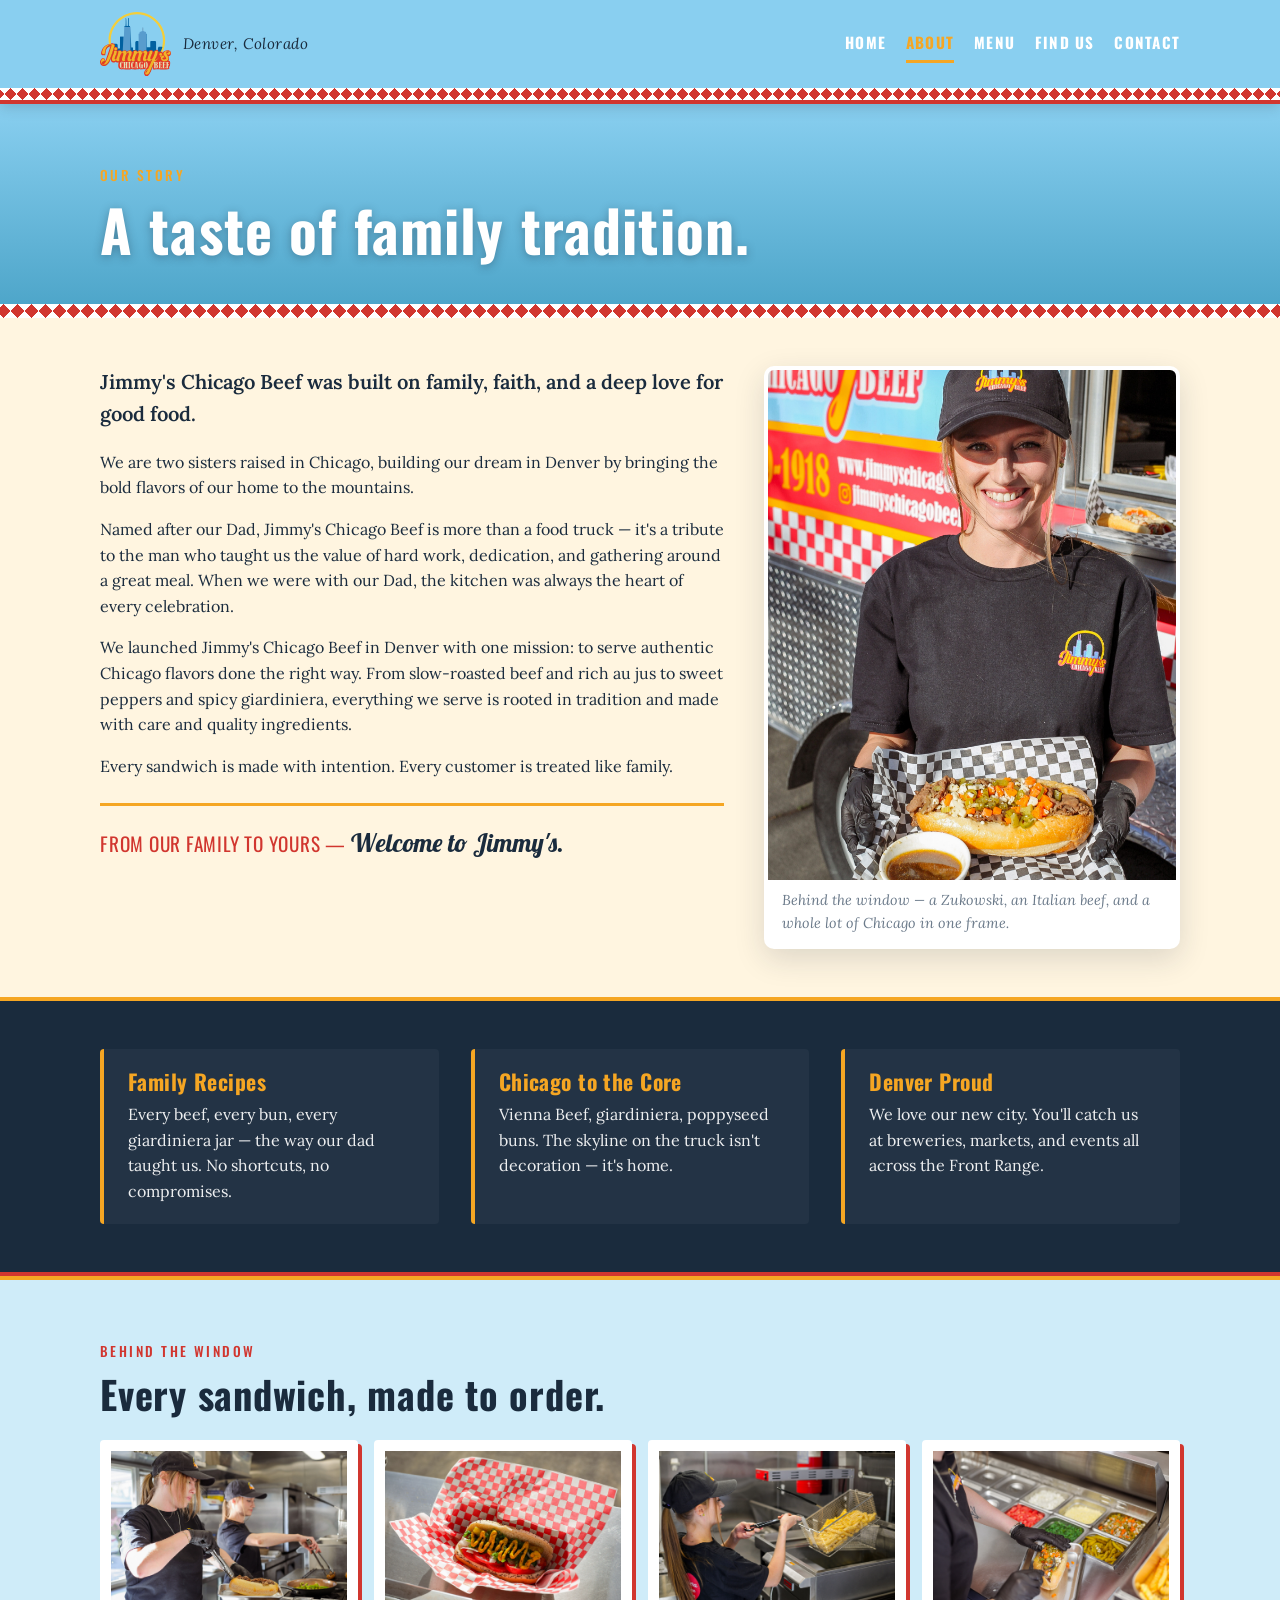
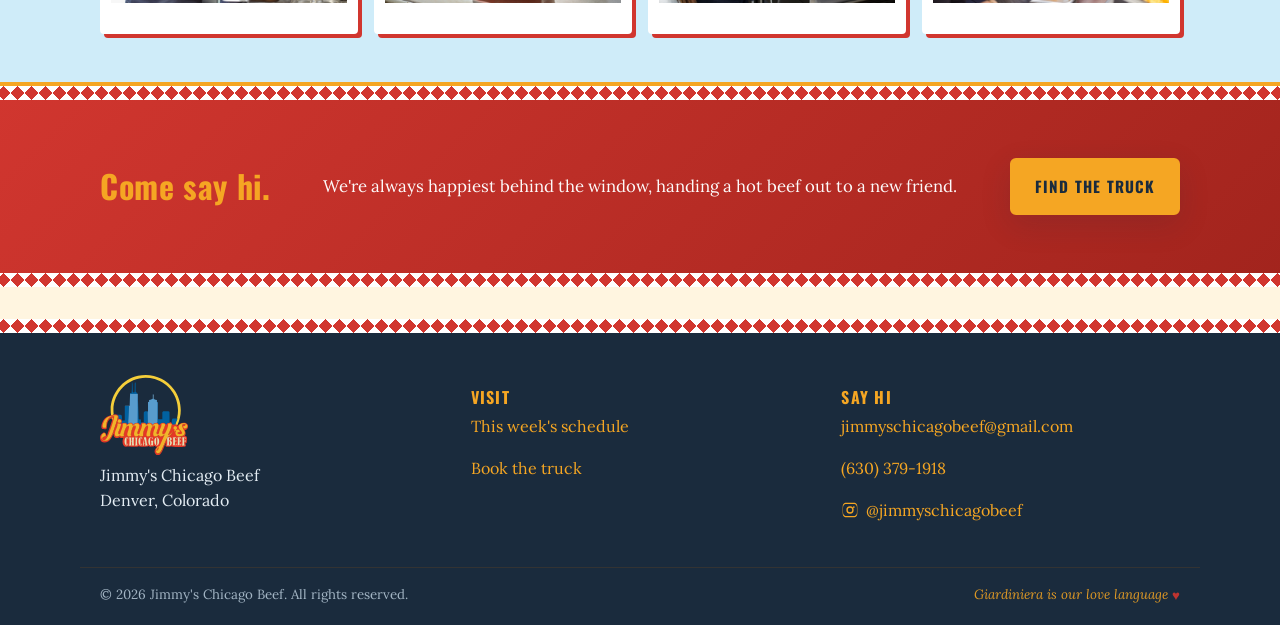
==== commit 12eb5612: "Add official menu PDF; dedupe Behind the Window grid to 4 photos - menu.pdf (Menu 1.4 from the owner" ====
--- a/about.html
+++ b/about.html
@@ -84,10 +84,8 @@
         <div class="bts-grid">
           <figure><img src="images/kitchen-plating.jpg" alt="Two team members plating Italian beef sandwiches in the truck's kitchen" loading="lazy" /></figure>
           <figure><img src="images/chicago-dog.jpg" alt="Chicago-style hot dog with mustard, relish, tomato, pickle, and sport peppers" loading="lazy" /></figure>
-          <figure><img src="images/chicago-dog.jpg" alt="Chicago-style hot dog with mustard, relish, tomato, pickle, and sport peppers" loading="lazy" /></figure>
           <figure><img src="images/fryer-action.jpg" alt="Team member lifting a basket of hot fries from the fryer" loading="lazy" /></figure>
           <figure><img src="images/dog-prep.jpg" alt="Assembling a Chicago dog with fresh toppings from the prep line" loading="lazy" /></figure>
-          <figure><img src="images/chicago-dog.jpg" alt="Chicago-style hot dog with mustard, relish, tomato, pickle, and sport peppers" loading="lazy" /></figure>
         </div>
       </div>
     </section>
--- a/styles.css
+++ b/styles.css
@@ -670,9 +670,11 @@
 .bts .eyebrow { color: var(--truck-red); }
 .bts-grid {
   display: grid;
-  grid-template-columns: repeat(auto-fit, minmax(240px, 1fr));
+  grid-template-columns: repeat(4, 1fr);
   gap: 1rem;
 }
+@media (max-width: 900px) { .bts-grid { grid-template-columns: repeat(2, 1fr); } }
+@media (max-width: 520px) { .bts-grid { grid-template-columns: 1fr; } }
 .bts-grid figure {
   margin: 0;
   overflow: hidden;
